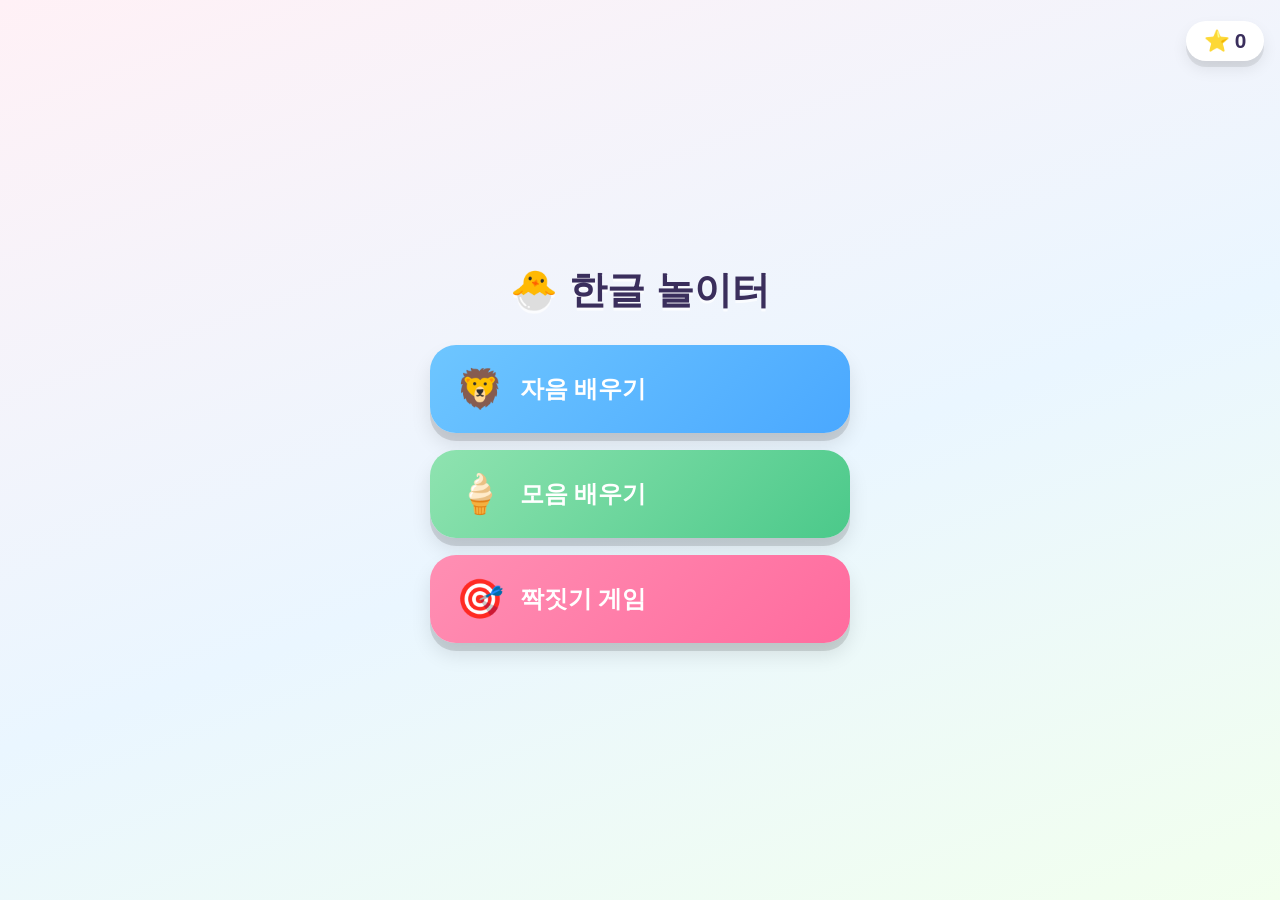
==== docs/index.html @ 41b5ac8e "Add standalone GitHub Pages build for the Hangul game docs/index.html inlines the same 한글 놀이터 game (" ====
<!doctype html>
<html lang="ko">
<head>
  <meta charset="utf-8">
  <meta name="viewport" content="width=device-width, initial-scale=1, maximum-scale=1, user-scalable=no">
  <title>한글 놀이터</title>
  <style>
    :root {
      --pink: #ff8fb3;
      --yellow: #ffd166;
      --sky: #6ec6ff;
      --mint: #8fe3b0;
      --purple: #b28dff;
      --ink: #3a2e5c;
      --card: #ffffff;
    }

    * { box-sizing: border-box; -webkit-tap-highlight-color: transparent; }

    html, body {
      margin: 0;
      height: 100%;
      overflow: hidden;
    }

    body {
      font-family: "Apple SD Gothic Neo", "Noto Sans KR", "Malgun Gothic", -apple-system, BlinkMacSystemFont, sans-serif;
      background: linear-gradient(160deg, #fff1f6 0%, #eaf6ff 55%, #f2ffee 100%);
      color: var(--ink);
      user-select: none;
      touch-action: manipulation;
    }

    button {
      font-family: inherit;
      border: none;
      cursor: pointer;
      -webkit-tap-highlight-color: transparent;
    }

    .screen {
      display: none;
      flex-direction: column;
      align-items: center;
      justify-content: center;
      min-height: 100vh;
      padding: 1.2rem;
      position: relative;
    }
    .screen.active { display: flex; }

    /* ---------- top bar ---------- */
    .topbar {
      position: fixed;
      top: 0; left: 0; right: 0;
      display: flex;
      align-items: center;
      justify-content: space-between;
      padding: 0.8rem 1rem;
      z-index: 20;
      pointer-events: none;
    }
    .topbar > * { pointer-events: auto; }

    .home-btn {
      width: 56px; height: 56px;
      border-radius: 50%;
      background: var(--card);
      box-shadow: 0 6px 0 rgba(0,0,0,0.08), 0 8px 16px rgba(0,0,0,0.08);
      font-size: 1.6rem;
      display: flex;
      align-items: center;
      justify-content: center;
    }
    .home-btn:active { transform: translateY(3px); box-shadow: 0 3px 0 rgba(0,0,0,0.08); }
    .home-btn.hidden { visibility: hidden; }

    .star-counter {
      background: var(--card);
      border-radius: 999px;
      padding: 0.5rem 1.1rem;
      font-size: 1.3rem;
      font-weight: 800;
      box-shadow: 0 6px 0 rgba(0,0,0,0.08), 0 8px 16px rgba(0,0,0,0.08);
      display: flex;
      align-items: center;
      gap: 0.3rem;
    }

    /* ---------- home screen ---------- */
    .title {
      font-size: 2.4rem;
      font-weight: 900;
      margin: 0.5rem 0 1.8rem;
      text-align: center;
      text-shadow: 0 3px 0 rgba(255,255,255,0.7);
    }

    .menu {
      display: flex;
      flex-direction: column;
      gap: 1.1rem;
      width: 100%;
      max-width: 420px;
    }

    .menu-btn {
      display: flex;
      align-items: center;
      gap: 1rem;
      padding: 1.3rem 1.6rem;
      border-radius: 26px;
      font-size: 1.5rem;
      font-weight: 800;
      color: white;
      box-shadow: 0 8px 0 rgba(0,0,0,0.12), 0 12px 20px rgba(0,0,0,0.1);
      transition: transform 0.08s;
    }
    .menu-btn:active { transform: translateY(6px); box-shadow: 0 2px 0 rgba(0,0,0,0.12); }
    .menu-btn .emoji { font-size: 2.4rem; }
    .menu-btn.consonant { background: linear-gradient(135deg, var(--sky), #4aa8ff); }
    .menu-btn.vowel { background: linear-gradient(135deg, var(--mint), #4bc98a); }
    .menu-btn.quiz { background: linear-gradient(135deg, var(--pink), #ff6b9e); }

    /* ---------- learn screen ---------- */
    .deck-label {
      font-size: 1.1rem;
      font-weight: 700;
      color: var(--ink);
      opacity: 0.6;
      margin-bottom: 0.4rem;
    }

    .card-stage {
      display: flex;
      align-items: center;
      gap: 0.8rem;
      width: 100%;
      justify-content: center;
    }

    .nav-arrow {
      width: 62px; height: 62px;
      border-radius: 50%;
      background: var(--card);
      font-size: 1.8rem;
      box-shadow: 0 6px 0 rgba(0,0,0,0.08), 0 8px 16px rgba(0,0,0,0.08);
      flex-shrink: 0;
    }
    .nav-arrow:active { transform: translateY(3px); box-shadow: 0 3px 0 rgba(0,0,0,0.08); }

    .letter-card {
      width: min(72vw, 300px);
      height: min(72vw, 300px);
      background: var(--card);
      border-radius: 40px;
      box-shadow: 0 10px 0 rgba(0,0,0,0.08), 0 16px 28px rgba(0,0,0,0.1);
      display: flex;
      flex-direction: column;
      align-items: center;
      justify-content: center;
      gap: 0.3rem;
      animation: pop-in 0.35s ease;
    }

    @keyframes pop-in {
      from { transform: scale(0.7); opacity: 0; }
      to { transform: scale(1); opacity: 1; }
    }

    .letter-glyph {
      font-size: 6.5rem;
      font-weight: 900;
      line-height: 1;
    }

    .letter-emoji { font-size: 3.2rem; }
    .letter-word { font-size: 1.6rem; font-weight: 800; }

    .speaker-btn {
      margin-top: 1.4rem;
      width: 80px; height: 80px;
      border-radius: 50%;
      background: linear-gradient(135deg, var(--yellow), #ffb648);
      font-size: 2.2rem;
      box-shadow: 0 8px 0 rgba(0,0,0,0.1), 0 10px 18px rgba(0,0,0,0.12);
    }
    .speaker-btn:active { transform: translateY(4px); box-shadow: 0 4px 0 rgba(0,0,0,0.1); }

    .dots {
      display: flex;
      flex-wrap: wrap;
      justify-content: center;
      gap: 0.4rem;
      max-width: 320px;
      margin-top: 1.5rem;
    }
    .dot {
      width: 12px; height: 12px;
      border-radius: 50%;
      background: rgba(58,46,92,0.2);
    }
    .dot.active { background: var(--purple); transform: scale(1.3); }

    /* ---------- quiz screen ---------- */
    .quiz-prompt {
      background: var(--card);
      border-radius: 32px;
      padding: 1.5rem 2rem;
      box-shadow: 0 8px 0 rgba(0,0,0,0.08), 0 12px 20px rgba(0,0,0,0.08);
      display: flex;
      flex-direction: column;
      align-items: center;
      gap: 0.3rem;
      margin-bottom: 2rem;
    }
    .quiz-emoji { font-size: 4rem; }
    .quiz-word { font-size: 1.5rem; font-weight: 800; }
    .quiz-hint { font-size: 1rem; opacity: 0.55; font-weight: 700; }

    .quiz-options {
      display: flex;
      gap: 1.1rem;
      flex-wrap: wrap;
      justify-content: center;
      max-width: 420px;
    }

    .option-btn {
      width: 110px; height: 110px;
      border-radius: 28px;
      background: var(--card);
      font-size: 3rem;
      font-weight: 900;
      box-shadow: 0 8px 0 rgba(0,0,0,0.08), 0 10px 18px rgba(0,0,0,0.1);
      color: var(--ink);
    }
    .option-btn:active { transform: translateY(4px); box-shadow: 0 4px 0 rgba(0,0,0,0.08); }

    .option-btn.correct {
      background: linear-gradient(135deg, var(--mint), #4bc98a);
      color: white;
      animation: bounce 0.5s ease;
    }
    .option-btn.wrong {
      animation: shake 0.4s ease;
      background: #ffdde0;
    }

    @keyframes bounce {
      0%, 100% { transform: scale(1); }
      40% { transform: scale(1.15); }
    }
    @keyframes shake {
      0%, 100% { transform: translateX(0); }
      25% { transform: translateX(-8px); }
      75% { transform: translateX(8px); }
    }

    .praise-banner {
      position: fixed;
      top: 42%;
      left: 50%;
      transform: translate(-50%, -50%) scale(0.5);
      font-size: 2.4rem;
      font-weight: 900;
      background: white;
      padding: 1rem 1.8rem;
      border-radius: 24px;
      box-shadow: 0 12px 24px rgba(0,0,0,0.15);
      opacity: 0;
      pointer-events: none;
      z-index: 30;
      transition: transform 0.25s ease, opacity 0.25s ease;
      text-align: center;
      white-space: nowrap;
    }
    .praise-banner.show {
      transform: translate(-50%, -50%) scale(1);
      opacity: 1;
    }

    #confetti-canvas {
      position: fixed;
      inset: 0;
      pointer-events: none;
      z-index: 25;
    }

    @media (max-width: 380px) {
      .title { font-size: 1.9rem; }
      .menu-btn { font-size: 1.25rem; padding: 1.1rem 1.3rem; }
      .letter-glyph { font-size: 5.2rem; }
    }
  </style>
</head>
<body>
  <div class="topbar">
    <button id="home-btn" class="home-btn hidden" aria-label="처음으로">🏠</button>
    <div class="star-counter">⭐ <span id="star-count">0</span></div>
  </div>

  <canvas id="confetti-canvas"></canvas>
  <div id="praise-banner" class="praise-banner"></div>

  <!-- 홈 화면 -->
  <section id="screen-home" class="screen active">
    <h1 class="title">🐣 한글 놀이터</h1>
    <div class="menu">
      <button id="menu-consonant" class="menu-btn consonant">
        <span class="emoji">🦁</span> 자음 배우기
      </button>
      <button id="menu-vowel" class="menu-btn vowel">
        <span class="emoji">🍦</span> 모음 배우기
      </button>
      <button id="menu-quiz" class="menu-btn quiz">
        <span class="emoji">🎯</span> 짝짓기 게임
      </button>
    </div>
  </section>

  <!-- 학습 화면 -->
  <section id="screen-learn" class="screen">
    <div class="deck-label" id="deck-label"></div>
    <div class="card-stage">
      <button id="prev-btn" class="nav-arrow" aria-label="이전 글자">◀</button>
      <div class="letter-card">
        <div class="letter-glyph" id="letter-glyph"></div>
        <div class="letter-emoji" id="letter-emoji"></div>
        <div class="letter-word" id="letter-word"></div>
      </div>
      <button id="next-btn" class="nav-arrow" aria-label="다음 글자">▶</button>
    </div>
    <button id="speaker-btn" class="speaker-btn" aria-label="소리 듣기">🔊</button>
    <div class="dots" id="dots"></div>
  </section>

  <!-- 퀴즈 화면 -->
  <section id="screen-quiz" class="screen">
    <div class="quiz-prompt">
      <div class="quiz-emoji" id="quiz-emoji"></div>
      <div class="quiz-word" id="quiz-word"></div>
      <div class="quiz-hint">어떤 글자로 시작할까요?</div>
    </div>
    <div class="quiz-options" id="quiz-options"></div>
  </section>

  <script>
    (() => {
      "use strict";

      // ------------------------------------------------------------- 데이터
      const CONSONANTS = [
        { char: "ㄱ", word: "기린", emoji: "🦒" },
        { char: "ㄴ", word: "나비", emoji: "🦋" },
        { char: "ㄷ", word: "다람쥐", emoji: "🐿️" },
        { char: "ㄹ", word: "로봇", emoji: "🤖" },
        { char: "ㅁ", word: "무지개", emoji: "🌈" },
        { char: "ㅂ", word: "바나나", emoji: "🍌" },
        { char: "ㅅ", word: "사자", emoji: "🦁" },
        { char: "ㅇ", word: "오리", emoji: "🦆" },
        { char: "ㅈ", word: "자동차", emoji: "🚗" },
        { char: "ㅊ", word: "치타", emoji: "🐆" },
        { char: "ㅋ", word: "코끼리", emoji: "🐘" },
        { char: "ㅌ", word: "토끼", emoji: "🐰" },
        { char: "ㅍ", word: "포도", emoji: "🍇" },
        { char: "ㅎ", word: "호랑이", emoji: "🐯" },
      ];

      const VOWELS = [
        { char: "ㅏ", word: "아이스크림", emoji: "🍦" },
        { char: "ㅑ", word: "야구공", emoji: "⚾" },
        { char: "ㅓ", word: "얼음", emoji: "🧊" },
        { char: "ㅕ", word: "여우", emoji: "🦊" },
        { char: "ㅗ", word: "오리", emoji: "🦆" },
        { char: "ㅛ", word: "요구르트", emoji: "🥛" },
        { char: "ㅜ", word: "우산", emoji: "☂️" },
        { char: "ㅠ", word: "유령", emoji: "👻" },
        { char: "ㅡ", word: "그네", emoji: "🎠" },
        { char: "ㅣ", word: "이빨", emoji: "🦷" },
      ];

      // ------------------------------------------------------------- 상태
      const state = {
        deck: [],
        index: 0,
        stars: Number(localStorage.getItem("hangul-stars") || 0),
        quizPool: [],
        quizTarget: null,
        quizLocked: false,
      };

      // ------------------------------------------------------------- 요소
      const screens = {
        home: document.getElementById("screen-home"),
        learn: document.getElementById("screen-learn"),
        quiz: document.getElementById("screen-quiz"),
      };
      const homeBtn = document.getElementById("home-btn");
      const starCountEl = document.getElementById("star-count");
      const deckLabel = document.getElementById("deck-label");
      const letterGlyph = document.getElementById("letter-glyph");
      const letterEmoji = document.getElementById("letter-emoji");
      const letterWord = document.getElementById("letter-word");
      const dotsEl = document.getElementById("dots");
      const quizEmoji = document.getElementById("quiz-emoji");
      const quizWord = document.getElementById("quiz-word");
      const quizOptions = document.getElementById("quiz-options");
      const praiseBanner = document.getElementById("praise-banner");
      const canvas = document.getElementById("confetti-canvas");
      const ctx = canvas.getContext("2d");

      function resizeCanvas() {
        canvas.width = window.innerWidth;
        canvas.height = window.innerHeight;
      }
      window.addEventListener("resize", resizeCanvas);
      resizeCanvas();

      // ------------------------------------------------------------- 음성
      let voices = [];
      function loadVoices() {
        voices = window.speechSynthesis ? window.speechSynthesis.getVoices() : [];
      }
      if (window.speechSynthesis) {
        loadVoices();
        window.speechSynthesis.onvoiceschanged = loadVoices;
      }

      function speak(text) {
        if (!window.speechSynthesis) return;
        window.speechSynthesis.cancel();
        const utter = new SpeechSynthesisUtterance(text);
        utter.lang = "ko-KR";
        const koVoice = voices.find((v) => v.lang && v.lang.startsWith("ko"));
        if (koVoice) utter.voice = koVoice;
        utter.rate = 0.85;
        utter.pitch = 1.15;
        window.speechSynthesis.speak(utter);
      }

      function speakLetter(item) {
        speak(`${item.char}! ${item.word}`);
      }

      // ------------------------------------------------------------- 사운드(성공 차임)
      let audioCtx = null;
      function playChime() {
        try {
          audioCtx = audioCtx || new (window.AudioContext || window.webkitAudioContext)();
          const notes = [523.25, 659.25, 783.99];
          notes.forEach((freq, i) => {
            const osc = audioCtx.createOscillator();
            const gain = audioCtx.createGain();
            osc.type = "sine";
            osc.frequency.value = freq;
            const start = audioCtx.currentTime + i * 0.12;
            gain.gain.setValueAtTime(0, start);
            gain.gain.linearRampToValueAtTime(0.25, start + 0.02);
            gain.gain.exponentialRampToValueAtTime(0.001, start + 0.35);
            osc.connect(gain).connect(audioCtx.destination);
            osc.start(start);
            osc.stop(start + 0.4);
          });
        } catch (e) {
          /* 오디오를 사용할 수 없는 환경은 조용히 넘어감 */
        }
      }

      // ------------------------------------------------------------- 별 카운터
      function addStars(n) {
        state.stars += n;
        localStorage.setItem("hangul-stars", String(state.stars));
        starCountEl.textContent = state.stars;
      }
      starCountEl.textContent = state.stars;

      // ------------------------------------------------------------- 화면 전환
      function showScreen(name) {
        Object.values(screens).forEach((s) => s.classList.remove("active"));
        screens[name].classList.add("active");
        homeBtn.classList.toggle("hidden", name === "home");
        if (window.speechSynthesis) window.speechSynthesis.cancel();
      }

      homeBtn.addEventListener("click", () => showScreen("home"));

      // ------------------------------------------------------------- 학습 화면
      function openLearn(deckName) {
        state.deck = deckName === "consonant" ? CONSONANTS : VOWELS;
        deckLabel.textContent = deckName === "consonant" ? "자음 배우기" : "모음 배우기";
        state.index = 0;
        renderDots();
        renderCard();
        showScreen("learn");
      }

      function renderDots() {
        dotsEl.innerHTML = "";
        state.deck.forEach((_, i) => {
          const d = document.createElement("span");
          d.className = "dot" + (i === state.index ? " active" : "");
          dotsEl.appendChild(d);
        });
      }

      function renderCard() {
        const item = state.deck[state.index];
        letterGlyph.textContent = item.char;
        letterEmoji.textContent = item.emoji;
        letterWord.textContent = item.word;
        [...dotsEl.children].forEach((d, i) => d.classList.toggle("active", i === state.index));
        speakLetter(item);
      }

      document.getElementById("prev-btn").addEventListener("click", () => {
        state.index = (state.index - 1 + state.deck.length) % state.deck.length;
        renderCard();
      });
      document.getElementById("next-btn").addEventListener("click", () => {
        state.index = (state.index + 1) % state.deck.length;
        renderCard();
      });
      document.getElementById("speaker-btn").addEventListener("click", () => {
        speakLetter(state.deck[state.index]);
      });

      // ------------------------------------------------------------- 퀴즈 화면
      function openQuiz() {
        state.quizPool = [...CONSONANTS, ...VOWELS];
        nextQuestion();
        showScreen("quiz");
      }

      function pickDistractors(target, count) {
        const others = state.quizPool.filter((it) => it.char !== target.char);
        const picked = [];
        while (picked.length < count && others.length) {
          const idx = Math.floor(Math.random() * others.length);
          picked.push(others.splice(idx, 1)[0]);
        }
        return picked;
      }

      function nextQuestion() {
        state.quizLocked = false;
        const target = state.quizPool[Math.floor(Math.random() * state.quizPool.length)];
        state.quizTarget = target;
        quizEmoji.textContent = target.emoji;
        quizWord.textContent = target.word;

        const options = [target, ...pickDistractors(target, 2)];
        for (let i = options.length - 1; i > 0; i--) {
          const j = Math.floor(Math.random() * (i + 1));
          [options[i], options[j]] = [options[j], options[i]];
        }

        quizOptions.innerHTML = "";
        options.forEach((opt) => {
          const btn = document.createElement("button");
          btn.className = "option-btn";
          btn.textContent = opt.char;
          btn.addEventListener("click", () => handleAnswer(btn, opt));
          quizOptions.appendChild(btn);
        });

        speak(`${target.word}! 어떤 글자로 시작할까요?`);
      }

      function handleAnswer(btn, opt) {
        if (state.quizLocked) return;
        if (opt.char === state.quizTarget.char) {
          state.quizLocked = true;
          btn.classList.add("correct");
          addStars(1);
          playChime();
          showPraise();
          speak(pickPraise());
          setTimeout(nextQuestion, 1400);
        } else {
          btn.classList.add("wrong");
          speak("다시 해볼까요?");
          setTimeout(() => btn.classList.remove("wrong"), 400);
        }
      }

      const PRAISES = ["잘했어요!", "최고예요!", "정답이에요!", "우와 대단해요!"];
      function pickPraise() {
        return PRAISES[Math.floor(Math.random() * PRAISES.length)];
      }

      function showPraise() {
        praiseBanner.textContent = "⭐ " + pickPraise();
        praiseBanner.classList.add("show");
        burstConfetti();
        setTimeout(() => praiseBanner.classList.remove("show"), 1100);
      }

      // ------------------------------------------------------------- 컨페티
      const CONFETTI_COLORS = ["#ff8fb3", "#ffd166", "#6ec6ff", "#8fe3b0", "#b28dff"];
      let particles = [];
      let rafId = null;

      function burstConfetti() {
        for (let i = 0; i < 60; i++) {
          particles.push({
            x: canvas.width / 2,
            y: canvas.height * 0.4,
            vx: (Math.random() - 0.5) * 12,
            vy: Math.random() * -10 - 4,
            size: Math.random() * 8 + 4,
            color: CONFETTI_COLORS[Math.floor(Math.random() * CONFETTI_COLORS.length)],
            rotation: Math.random() * Math.PI * 2,
            vr: (Math.random() - 0.5) * 0.3,
            life: 0,
          });
        }
        if (!rafId) animateConfetti();
      }

      function animateConfetti() {
        ctx.clearRect(0, 0, canvas.width, canvas.height);
        particles.forEach((p) => {
          p.vy += 0.35;
          p.x += p.vx;
          p.y += p.vy;
          p.rotation += p.vr;
          p.life += 1;
          ctx.save();
          ctx.translate(p.x, p.y);
          ctx.rotate(p.rotation);
          ctx.fillStyle = p.color;
          ctx.fillRect(-p.size / 2, -p.size / 2, p.size, p.size * 0.6);
          ctx.restore();
        });
        particles = particles.filter((p) => p.life < 120 && p.y < canvas.height + 40);
        if (particles.length) {
          rafId = requestAnimationFrame(animateConfetti);
        } else {
          rafId = null;
          ctx.clearRect(0, 0, canvas.width, canvas.height);
        }
      }

      // ------------------------------------------------------------- 메뉴 버튼
      document.getElementById("menu-consonant").addEventListener("click", () => openLearn("consonant"));
      document.getElementById("menu-vowel").addEventListener("click", () => openLearn("vowel"));
      document.getElementById("menu-quiz").addEventListener("click", openQuiz);

      showScreen("home");
    })();
  </script>
</body>
</html>
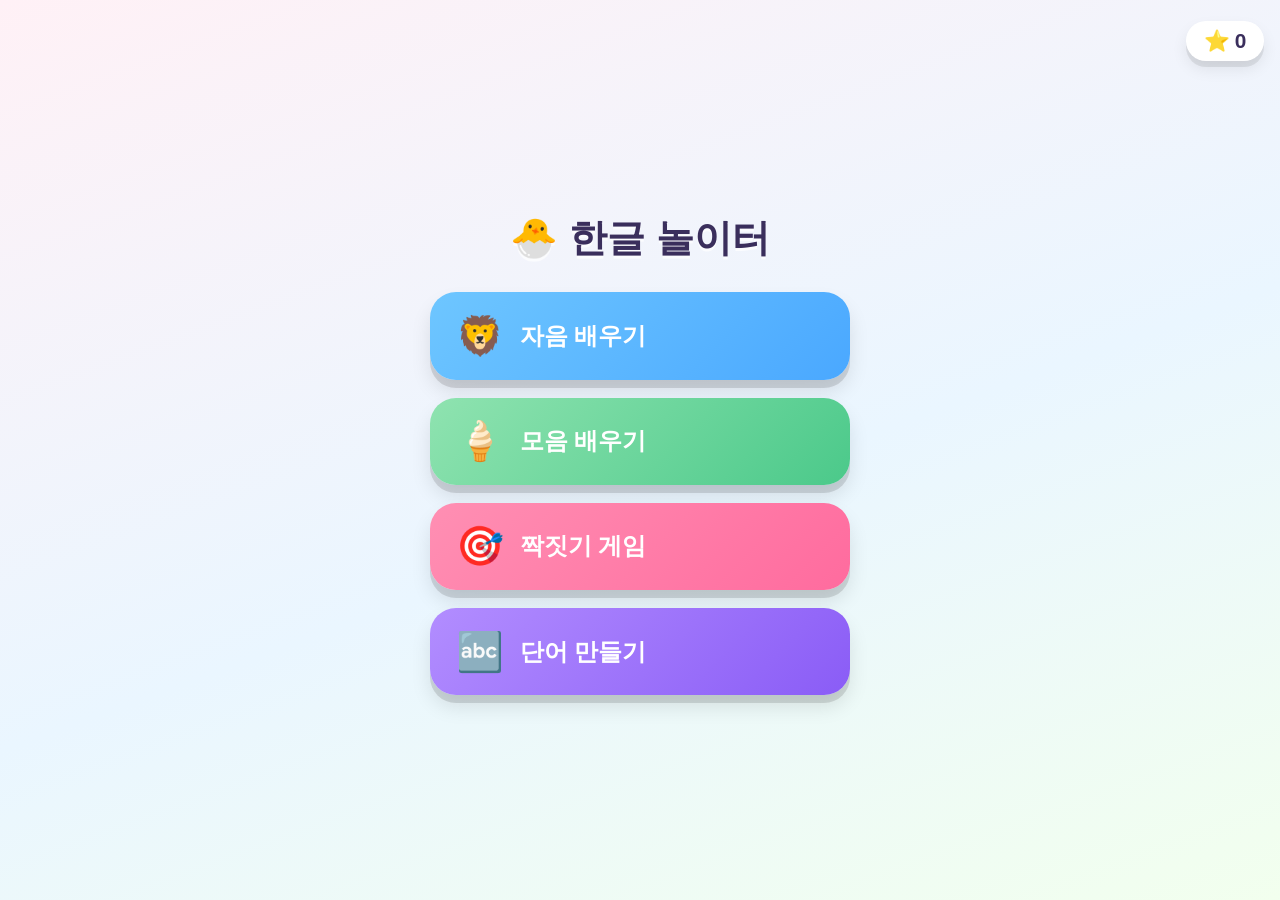
==== commit de0f4e8c: "Add level-1 word-building quiz to Hangul game Adds a 🔤 단어 만들기 mode: the child picks a consonant then" ====
--- a/docs/index.html
+++ b/docs/index.html
@@ -5,293 +5,349 @@
   <meta name="viewport" content="width=device-width, initial-scale=1, maximum-scale=1, user-scalable=no">
   <title>한글 놀이터</title>
   <style>
-    :root {
-      --pink: #ff8fb3;
-      --yellow: #ffd166;
-      --sky: #6ec6ff;
-      --mint: #8fe3b0;
-      --purple: #b28dff;
-      --ink: #3a2e5c;
-      --card: #ffffff;
-    }
-
-    * { box-sizing: border-box; -webkit-tap-highlight-color: transparent; }
-
-    html, body {
-      margin: 0;
-      height: 100%;
-      overflow: hidden;
-    }
-
-    body {
-      font-family: "Apple SD Gothic Neo", "Noto Sans KR", "Malgun Gothic", -apple-system, BlinkMacSystemFont, sans-serif;
-      background: linear-gradient(160deg, #fff1f6 0%, #eaf6ff 55%, #f2ffee 100%);
-      color: var(--ink);
-      user-select: none;
-      touch-action: manipulation;
-    }
-
-    button {
-      font-family: inherit;
-      border: none;
-      cursor: pointer;
-      -webkit-tap-highlight-color: transparent;
-    }
-
-    .screen {
-      display: none;
-      flex-direction: column;
-      align-items: center;
-      justify-content: center;
-      min-height: 100vh;
-      padding: 1.2rem;
-      position: relative;
-    }
-    .screen.active { display: flex; }
-
-    /* ---------- top bar ---------- */
-    .topbar {
-      position: fixed;
-      top: 0; left: 0; right: 0;
-      display: flex;
-      align-items: center;
-      justify-content: space-between;
-      padding: 0.8rem 1rem;
-      z-index: 20;
-      pointer-events: none;
-    }
-    .topbar > * { pointer-events: auto; }
-
-    .home-btn {
-      width: 56px; height: 56px;
-      border-radius: 50%;
-      background: var(--card);
-      box-shadow: 0 6px 0 rgba(0,0,0,0.08), 0 8px 16px rgba(0,0,0,0.08);
-      font-size: 1.6rem;
-      display: flex;
-      align-items: center;
-      justify-content: center;
-    }
-    .home-btn:active { transform: translateY(3px); box-shadow: 0 3px 0 rgba(0,0,0,0.08); }
-    .home-btn.hidden { visibility: hidden; }
-
-    .star-counter {
-      background: var(--card);
-      border-radius: 999px;
-      padding: 0.5rem 1.1rem;
-      font-size: 1.3rem;
-      font-weight: 800;
-      box-shadow: 0 6px 0 rgba(0,0,0,0.08), 0 8px 16px rgba(0,0,0,0.08);
-      display: flex;
-      align-items: center;
-      gap: 0.3rem;
-    }
-
-    /* ---------- home screen ---------- */
-    .title {
-      font-size: 2.4rem;
-      font-weight: 900;
-      margin: 0.5rem 0 1.8rem;
-      text-align: center;
-      text-shadow: 0 3px 0 rgba(255,255,255,0.7);
-    }
-
-    .menu {
-      display: flex;
-      flex-direction: column;
-      gap: 1.1rem;
-      width: 100%;
-      max-width: 420px;
-    }
-
-    .menu-btn {
-      display: flex;
-      align-items: center;
-      gap: 1rem;
-      padding: 1.3rem 1.6rem;
-      border-radius: 26px;
-      font-size: 1.5rem;
-      font-weight: 800;
-      color: white;
-      box-shadow: 0 8px 0 rgba(0,0,0,0.12), 0 12px 20px rgba(0,0,0,0.1);
-      transition: transform 0.08s;
-    }
-    .menu-btn:active { transform: translateY(6px); box-shadow: 0 2px 0 rgba(0,0,0,0.12); }
-    .menu-btn .emoji { font-size: 2.4rem; }
-    .menu-btn.consonant { background: linear-gradient(135deg, var(--sky), #4aa8ff); }
-    .menu-btn.vowel { background: linear-gradient(135deg, var(--mint), #4bc98a); }
-    .menu-btn.quiz { background: linear-gradient(135deg, var(--pink), #ff6b9e); }
-
-    /* ---------- learn screen ---------- */
-    .deck-label {
-      font-size: 1.1rem;
-      font-weight: 700;
-      color: var(--ink);
-      opacity: 0.6;
-      margin-bottom: 0.4rem;
-    }
-
-    .card-stage {
-      display: flex;
-      align-items: center;
-      gap: 0.8rem;
-      width: 100%;
-      justify-content: center;
-    }
-
-    .nav-arrow {
-      width: 62px; height: 62px;
-      border-radius: 50%;
-      background: var(--card);
-      font-size: 1.8rem;
-      box-shadow: 0 6px 0 rgba(0,0,0,0.08), 0 8px 16px rgba(0,0,0,0.08);
-      flex-shrink: 0;
-    }
-    .nav-arrow:active { transform: translateY(3px); box-shadow: 0 3px 0 rgba(0,0,0,0.08); }
-
-    .letter-card {
-      width: min(72vw, 300px);
-      height: min(72vw, 300px);
-      background: var(--card);
-      border-radius: 40px;
-      box-shadow: 0 10px 0 rgba(0,0,0,0.08), 0 16px 28px rgba(0,0,0,0.1);
-      display: flex;
-      flex-direction: column;
-      align-items: center;
-      justify-content: center;
-      gap: 0.3rem;
-      animation: pop-in 0.35s ease;
-    }
-
-    @keyframes pop-in {
-      from { transform: scale(0.7); opacity: 0; }
-      to { transform: scale(1); opacity: 1; }
-    }
-
-    .letter-glyph {
-      font-size: 6.5rem;
-      font-weight: 900;
-      line-height: 1;
-    }
-
-    .letter-emoji { font-size: 3.2rem; }
-    .letter-word { font-size: 1.6rem; font-weight: 800; }
-
-    .speaker-btn {
-      margin-top: 1.4rem;
-      width: 80px; height: 80px;
-      border-radius: 50%;
-      background: linear-gradient(135deg, var(--yellow), #ffb648);
-      font-size: 2.2rem;
-      box-shadow: 0 8px 0 rgba(0,0,0,0.1), 0 10px 18px rgba(0,0,0,0.12);
-    }
-    .speaker-btn:active { transform: translateY(4px); box-shadow: 0 4px 0 rgba(0,0,0,0.1); }
-
-    .dots {
-      display: flex;
-      flex-wrap: wrap;
-      justify-content: center;
-      gap: 0.4rem;
-      max-width: 320px;
-      margin-top: 1.5rem;
-    }
-    .dot {
-      width: 12px; height: 12px;
-      border-radius: 50%;
-      background: rgba(58,46,92,0.2);
-    }
-    .dot.active { background: var(--purple); transform: scale(1.3); }
-
-    /* ---------- quiz screen ---------- */
-    .quiz-prompt {
-      background: var(--card);
-      border-radius: 32px;
-      padding: 1.5rem 2rem;
-      box-shadow: 0 8px 0 rgba(0,0,0,0.08), 0 12px 20px rgba(0,0,0,0.08);
-      display: flex;
-      flex-direction: column;
-      align-items: center;
-      gap: 0.3rem;
-      margin-bottom: 2rem;
-    }
-    .quiz-emoji { font-size: 4rem; }
-    .quiz-word { font-size: 1.5rem; font-weight: 800; }
-    .quiz-hint { font-size: 1rem; opacity: 0.55; font-weight: 700; }
-
-    .quiz-options {
-      display: flex;
-      gap: 1.1rem;
-      flex-wrap: wrap;
-      justify-content: center;
-      max-width: 420px;
-    }
-
-    .option-btn {
-      width: 110px; height: 110px;
-      border-radius: 28px;
-      background: var(--card);
-      font-size: 3rem;
-      font-weight: 900;
-      box-shadow: 0 8px 0 rgba(0,0,0,0.08), 0 10px 18px rgba(0,0,0,0.1);
-      color: var(--ink);
-    }
-    .option-btn:active { transform: translateY(4px); box-shadow: 0 4px 0 rgba(0,0,0,0.08); }
-
-    .option-btn.correct {
-      background: linear-gradient(135deg, var(--mint), #4bc98a);
-      color: white;
-      animation: bounce 0.5s ease;
-    }
-    .option-btn.wrong {
-      animation: shake 0.4s ease;
-      background: #ffdde0;
-    }
-
-    @keyframes bounce {
-      0%, 100% { transform: scale(1); }
-      40% { transform: scale(1.15); }
-    }
-    @keyframes shake {
-      0%, 100% { transform: translateX(0); }
-      25% { transform: translateX(-8px); }
-      75% { transform: translateX(8px); }
-    }
-
-    .praise-banner {
-      position: fixed;
-      top: 42%;
-      left: 50%;
-      transform: translate(-50%, -50%) scale(0.5);
-      font-size: 2.4rem;
-      font-weight: 900;
-      background: white;
-      padding: 1rem 1.8rem;
-      border-radius: 24px;
-      box-shadow: 0 12px 24px rgba(0,0,0,0.15);
-      opacity: 0;
-      pointer-events: none;
-      z-index: 30;
-      transition: transform 0.25s ease, opacity 0.25s ease;
-      text-align: center;
-      white-space: nowrap;
-    }
-    .praise-banner.show {
-      transform: translate(-50%, -50%) scale(1);
-      opacity: 1;
-    }
-
-    #confetti-canvas {
-      position: fixed;
-      inset: 0;
-      pointer-events: none;
-      z-index: 25;
-    }
-
-    @media (max-width: 380px) {
-      .title { font-size: 1.9rem; }
-      .menu-btn { font-size: 1.25rem; padding: 1.1rem 1.3rem; }
-      .letter-glyph { font-size: 5.2rem; }
-    }
+:root {
+  --pink: #ff8fb3;
+  --yellow: #ffd166;
+  --sky: #6ec6ff;
+  --mint: #8fe3b0;
+  --purple: #b28dff;
+  --ink: #3a2e5c;
+  --card: #ffffff;
+}
+
+* { box-sizing: border-box; -webkit-tap-highlight-color: transparent; }
+
+html, body {
+  margin: 0;
+  height: 100%;
+  overflow: hidden;
+}
+
+body {
+  font-family: "Apple SD Gothic Neo", "Noto Sans KR", "Malgun Gothic", -apple-system, BlinkMacSystemFont, sans-serif;
+  background: linear-gradient(160deg, #fff1f6 0%, #eaf6ff 55%, #f2ffee 100%);
+  color: var(--ink);
+  user-select: none;
+  touch-action: manipulation;
+}
+
+button {
+  font-family: inherit;
+  border: none;
+  cursor: pointer;
+  -webkit-tap-highlight-color: transparent;
+}
+
+.screen {
+  display: none;
+  flex-direction: column;
+  align-items: center;
+  justify-content: center;
+  min-height: 100vh;
+  padding: 1.2rem;
+  position: relative;
+}
+.screen.active { display: flex; }
+
+/* ---------- top bar ---------- */
+.topbar {
+  position: fixed;
+  top: 0; left: 0; right: 0;
+  display: flex;
+  align-items: center;
+  justify-content: space-between;
+  padding: 0.8rem 1rem;
+  z-index: 20;
+  pointer-events: none;
+}
+.topbar > * { pointer-events: auto; }
+
+.home-btn {
+  width: 56px; height: 56px;
+  border-radius: 50%;
+  background: var(--card);
+  box-shadow: 0 6px 0 rgba(0,0,0,0.08), 0 8px 16px rgba(0,0,0,0.08);
+  font-size: 1.6rem;
+  display: flex;
+  align-items: center;
+  justify-content: center;
+}
+.home-btn:active { transform: translateY(3px); box-shadow: 0 3px 0 rgba(0,0,0,0.08); }
+.home-btn.hidden { visibility: hidden; }
+
+.star-counter {
+  background: var(--card);
+  border-radius: 999px;
+  padding: 0.5rem 1.1rem;
+  font-size: 1.3rem;
+  font-weight: 800;
+  box-shadow: 0 6px 0 rgba(0,0,0,0.08), 0 8px 16px rgba(0,0,0,0.08);
+  display: flex;
+  align-items: center;
+  gap: 0.3rem;
+}
+
+/* ---------- home screen ---------- */
+.title {
+  font-size: 2.4rem;
+  font-weight: 900;
+  margin: 0.5rem 0 1.8rem;
+  text-align: center;
+  text-shadow: 0 3px 0 rgba(255,255,255,0.7);
+}
+
+.menu {
+  display: flex;
+  flex-direction: column;
+  gap: 1.1rem;
+  width: 100%;
+  max-width: 420px;
+}
+
+.menu-btn {
+  display: flex;
+  align-items: center;
+  gap: 1rem;
+  padding: 1.3rem 1.6rem;
+  border-radius: 26px;
+  font-size: 1.5rem;
+  font-weight: 800;
+  color: white;
+  box-shadow: 0 8px 0 rgba(0,0,0,0.12), 0 12px 20px rgba(0,0,0,0.1);
+  transition: transform 0.08s;
+}
+.menu-btn:active { transform: translateY(6px); box-shadow: 0 2px 0 rgba(0,0,0,0.12); }
+.menu-btn .emoji { font-size: 2.4rem; }
+.menu-btn.consonant { background: linear-gradient(135deg, var(--sky), #4aa8ff); }
+.menu-btn.vowel { background: linear-gradient(135deg, var(--mint), #4bc98a); }
+.menu-btn.quiz { background: linear-gradient(135deg, var(--pink), #ff6b9e); }
+.menu-btn.word { background: linear-gradient(135deg, var(--purple), #8a5cf6); }
+
+/* ---------- learn screen ---------- */
+.deck-label {
+  font-size: 1.1rem;
+  font-weight: 700;
+  color: var(--ink);
+  opacity: 0.6;
+  margin-bottom: 0.4rem;
+}
+
+.card-stage {
+  display: flex;
+  align-items: center;
+  gap: 0.8rem;
+  width: 100%;
+  justify-content: center;
+}
+
+.nav-arrow {
+  width: 62px; height: 62px;
+  border-radius: 50%;
+  background: var(--card);
+  font-size: 1.8rem;
+  box-shadow: 0 6px 0 rgba(0,0,0,0.08), 0 8px 16px rgba(0,0,0,0.08);
+  flex-shrink: 0;
+}
+.nav-arrow:active { transform: translateY(3px); box-shadow: 0 3px 0 rgba(0,0,0,0.08); }
+
+.letter-card {
+  width: min(72vw, 300px);
+  height: min(72vw, 300px);
+  background: var(--card);
+  border-radius: 40px;
+  box-shadow: 0 10px 0 rgba(0,0,0,0.08), 0 16px 28px rgba(0,0,0,0.1);
+  display: flex;
+  flex-direction: column;
+  align-items: center;
+  justify-content: center;
+  gap: 0.3rem;
+  animation: pop-in 0.35s ease;
+}
+
+@keyframes pop-in {
+  from { transform: scale(0.7); opacity: 0; }
+  to { transform: scale(1); opacity: 1; }
+}
+
+.letter-glyph {
+  font-size: 6.5rem;
+  font-weight: 900;
+  line-height: 1;
+}
+
+.letter-emoji { font-size: 3.2rem; }
+.letter-word { font-size: 1.6rem; font-weight: 800; }
+
+.speaker-btn {
+  margin-top: 1.4rem;
+  width: 80px; height: 80px;
+  border-radius: 50%;
+  background: linear-gradient(135deg, var(--yellow), #ffb648);
+  font-size: 2.2rem;
+  box-shadow: 0 8px 0 rgba(0,0,0,0.1), 0 10px 18px rgba(0,0,0,0.12);
+}
+.speaker-btn:active { transform: translateY(4px); box-shadow: 0 4px 0 rgba(0,0,0,0.1); }
+
+.dots {
+  display: flex;
+  flex-wrap: wrap;
+  justify-content: center;
+  gap: 0.4rem;
+  max-width: 320px;
+  margin-top: 1.5rem;
+}
+.dot {
+  width: 12px; height: 12px;
+  border-radius: 50%;
+  background: rgba(58,46,92,0.2);
+}
+.dot.active { background: var(--purple); transform: scale(1.3); }
+
+/* ---------- quiz screen ---------- */
+.quiz-prompt {
+  background: var(--card);
+  border-radius: 32px;
+  padding: 1.5rem 2rem;
+  box-shadow: 0 8px 0 rgba(0,0,0,0.08), 0 12px 20px rgba(0,0,0,0.08);
+  display: flex;
+  flex-direction: column;
+  align-items: center;
+  gap: 0.3rem;
+  margin-bottom: 2rem;
+}
+.quiz-emoji { font-size: 4rem; }
+.quiz-word { font-size: 1.5rem; font-weight: 800; }
+.quiz-hint { font-size: 1rem; opacity: 0.55; font-weight: 700; }
+
+.quiz-options {
+  display: flex;
+  gap: 1.1rem;
+  flex-wrap: wrap;
+  justify-content: center;
+  max-width: 420px;
+}
+
+.option-btn {
+  width: 110px; height: 110px;
+  border-radius: 28px;
+  background: var(--card);
+  font-size: 3rem;
+  font-weight: 900;
+  box-shadow: 0 8px 0 rgba(0,0,0,0.08), 0 10px 18px rgba(0,0,0,0.1);
+  color: var(--ink);
+}
+.option-btn:active { transform: translateY(4px); box-shadow: 0 4px 0 rgba(0,0,0,0.08); }
+
+.option-btn.correct {
+  background: linear-gradient(135deg, var(--mint), #4bc98a);
+  color: white;
+  animation: bounce 0.5s ease;
+}
+.option-btn.wrong {
+  animation: shake 0.4s ease;
+  background: #ffdde0;
+}
+
+@keyframes bounce {
+  0%, 100% { transform: scale(1); }
+  40% { transform: scale(1.15); }
+}
+@keyframes shake {
+  0%, 100% { transform: translateX(0); }
+  25% { transform: translateX(-8px); }
+  75% { transform: translateX(8px); }
+}
+
+.praise-banner {
+  position: fixed;
+  top: 42%;
+  left: 50%;
+  transform: translate(-50%, -50%) scale(0.5);
+  font-size: 2.4rem;
+  font-weight: 900;
+  background: white;
+  padding: 1rem 1.8rem;
+  border-radius: 24px;
+  box-shadow: 0 12px 24px rgba(0,0,0,0.15);
+  opacity: 0;
+  pointer-events: none;
+  z-index: 30;
+  transition: transform 0.25s ease, opacity 0.25s ease;
+  text-align: center;
+  white-space: nowrap;
+}
+.praise-banner.show {
+  transform: translate(-50%, -50%) scale(1);
+  opacity: 1;
+}
+
+#confetti-canvas {
+  position: fixed;
+  inset: 0;
+  pointer-events: none;
+  z-index: 25;
+}
+
+/* ---------- word-building screen ---------- */
+.word-target {
+  display: flex;
+  align-items: center;
+  gap: 0.7rem;
+  margin-bottom: 1.6rem;
+}
+.word-target-emoji { font-size: 4.2rem; }
+
+.word-result {
+  font-size: 2.4rem;
+  font-weight: 900;
+  min-height: 1.4em;
+  color: var(--purple);
+}
+
+.syllable-boxes {
+  display: flex;
+  gap: 0.8rem;
+  margin-bottom: 2rem;
+}
+
+.syllable-box {
+  width: 84px;
+  height: 84px;
+  border-radius: 24px;
+  background: var(--card);
+  border: 3px dashed rgba(58,46,92,0.25);
+  display: flex;
+  align-items: center;
+  justify-content: center;
+  font-size: 2.6rem;
+  font-weight: 900;
+  color: var(--ink);
+  transition: transform 0.15s ease;
+}
+.syllable-box.filled {
+  border: 3px solid transparent;
+  box-shadow: 0 6px 0 rgba(0,0,0,0.08), 0 8px 14px rgba(0,0,0,0.08);
+  animation: pop-in 0.25s ease;
+}
+.syllable-box.complete {
+  background: linear-gradient(135deg, var(--mint), #4bc98a);
+  color: white;
+}
+
+.word-step-hint {
+  font-size: 1.05rem;
+  font-weight: 700;
+  opacity: 0.55;
+  margin-bottom: 1rem;
+}
+
+@media (max-width: 380px) {
+  .title { font-size: 1.9rem; }
+  .menu-btn { font-size: 1.25rem; padding: 1.1rem 1.3rem; }
+  .letter-glyph { font-size: 5.2rem; }
+  .syllable-box { width: 68px; height: 68px; font-size: 2.1rem; }
+}
+
   </style>
 </head>
 <body>
@@ -315,6 +371,9 @@
       </button>
       <button id="menu-quiz" class="menu-btn quiz">
         <span class="emoji">🎯</span> 짝짓기 게임
+      </button>
+      <button id="menu-word" class="menu-btn word">
+        <span class="emoji">🔤</span> 단어 만들기
       </button>
     </div>
   </section>
@@ -345,310 +404,502 @@
     <div class="quiz-options" id="quiz-options"></div>
   </section>
 
+  <!-- 단어 만들기 화면 -->
+  <section id="screen-word" class="screen">
+    <div class="word-target">
+      <span class="word-target-emoji" id="word-target-emoji"></span>
+      <button id="word-speaker-btn" class="speaker-btn" aria-label="소리 듣기" style="margin-top:0;">🔊</button>
+    </div>
+    <div class="syllable-boxes" id="syllable-boxes"></div>
+    <div class="word-result" id="word-result"></div>
+    <div class="word-step-hint" id="word-step-hint"></div>
+    <div class="quiz-options" id="word-options"></div>
+  </section>
+
   <script>
-    (() => {
-      "use strict";
-
-      // ------------------------------------------------------------- 데이터
-      const CONSONANTS = [
-        { char: "ㄱ", word: "기린", emoji: "🦒" },
-        { char: "ㄴ", word: "나비", emoji: "🦋" },
-        { char: "ㄷ", word: "다람쥐", emoji: "🐿️" },
-        { char: "ㄹ", word: "로봇", emoji: "🤖" },
-        { char: "ㅁ", word: "무지개", emoji: "🌈" },
-        { char: "ㅂ", word: "바나나", emoji: "🍌" },
-        { char: "ㅅ", word: "사자", emoji: "🦁" },
-        { char: "ㅇ", word: "오리", emoji: "🦆" },
-        { char: "ㅈ", word: "자동차", emoji: "🚗" },
-        { char: "ㅊ", word: "치타", emoji: "🐆" },
-        { char: "ㅋ", word: "코끼리", emoji: "🐘" },
-        { char: "ㅌ", word: "토끼", emoji: "🐰" },
-        { char: "ㅍ", word: "포도", emoji: "🍇" },
-        { char: "ㅎ", word: "호랑이", emoji: "🐯" },
-      ];
-
-      const VOWELS = [
-        { char: "ㅏ", word: "아이스크림", emoji: "🍦" },
-        { char: "ㅑ", word: "야구공", emoji: "⚾" },
-        { char: "ㅓ", word: "얼음", emoji: "🧊" },
-        { char: "ㅕ", word: "여우", emoji: "🦊" },
-        { char: "ㅗ", word: "오리", emoji: "🦆" },
-        { char: "ㅛ", word: "요구르트", emoji: "🥛" },
-        { char: "ㅜ", word: "우산", emoji: "☂️" },
-        { char: "ㅠ", word: "유령", emoji: "👻" },
-        { char: "ㅡ", word: "그네", emoji: "🎠" },
-        { char: "ㅣ", word: "이빨", emoji: "🦷" },
-      ];
-
-      // ------------------------------------------------------------- 상태
-      const state = {
-        deck: [],
-        index: 0,
-        stars: Number(localStorage.getItem("hangul-stars") || 0),
-        quizPool: [],
-        quizTarget: null,
-        quizLocked: false,
-      };
-
-      // ------------------------------------------------------------- 요소
-      const screens = {
-        home: document.getElementById("screen-home"),
-        learn: document.getElementById("screen-learn"),
-        quiz: document.getElementById("screen-quiz"),
-      };
-      const homeBtn = document.getElementById("home-btn");
-      const starCountEl = document.getElementById("star-count");
-      const deckLabel = document.getElementById("deck-label");
-      const letterGlyph = document.getElementById("letter-glyph");
-      const letterEmoji = document.getElementById("letter-emoji");
-      const letterWord = document.getElementById("letter-word");
-      const dotsEl = document.getElementById("dots");
-      const quizEmoji = document.getElementById("quiz-emoji");
-      const quizWord = document.getElementById("quiz-word");
-      const quizOptions = document.getElementById("quiz-options");
-      const praiseBanner = document.getElementById("praise-banner");
-      const canvas = document.getElementById("confetti-canvas");
-      const ctx = canvas.getContext("2d");
-
-      function resizeCanvas() {
-        canvas.width = window.innerWidth;
-        canvas.height = window.innerHeight;
+(() => {
+  "use strict";
+
+  // ------------------------------------------------------------- 데이터
+  const CONSONANTS = [
+    { char: "ㄱ", word: "기린", emoji: "🦒" },
+    { char: "ㄴ", word: "나비", emoji: "🦋" },
+    { char: "ㄷ", word: "다람쥐", emoji: "🐿️" },
+    { char: "ㄹ", word: "로봇", emoji: "🤖" },
+    { char: "ㅁ", word: "무지개", emoji: "🌈" },
+    { char: "ㅂ", word: "바나나", emoji: "🍌" },
+    { char: "ㅅ", word: "사자", emoji: "🦁" },
+    { char: "ㅇ", word: "오리", emoji: "🦆" },
+    { char: "ㅈ", word: "자동차", emoji: "🚗" },
+    { char: "ㅊ", word: "치타", emoji: "🐆" },
+    { char: "ㅋ", word: "코끼리", emoji: "🐘" },
+    { char: "ㅌ", word: "토끼", emoji: "🐰" },
+    { char: "ㅍ", word: "포도", emoji: "🍇" },
+    { char: "ㅎ", word: "호랑이", emoji: "🐯" },
+  ];
+
+  const VOWELS = [
+    { char: "ㅏ", word: "아이스크림", emoji: "🍦" },
+    { char: "ㅑ", word: "야구공", emoji: "⚾" },
+    { char: "ㅓ", word: "얼음", emoji: "🧊" },
+    { char: "ㅕ", word: "여우", emoji: "🦊" },
+    { char: "ㅗ", word: "오리", emoji: "🦆" },
+    { char: "ㅛ", word: "요구르트", emoji: "🥛" },
+    { char: "ㅜ", word: "우산", emoji: "☂️" },
+    { char: "ㅠ", word: "유령", emoji: "👻" },
+    { char: "ㅡ", word: "그네", emoji: "🎠" },
+    { char: "ㅣ", word: "이빨", emoji: "🦷" },
+  ];
+
+  // ------------------------------------------------------------- 단어 만들기 (레벨 1)
+  // 레벨 1: 받침 없이, 기본 자음 14개 + 기본 모음 10개로만 이루어진 2글자 낱말
+  const WORDS_LEVEL1 = [
+    { word: "나비", emoji: "🦋" },
+    { word: "거미", emoji: "🕷️" },
+    { word: "다리", emoji: "🦵" },
+    { word: "모자", emoji: "🧢" },
+    { word: "바지", emoji: "👖" },
+    { word: "버스", emoji: "🚌" },
+    { word: "비누", emoji: "🧼" },
+    { word: "사자", emoji: "🦁" },
+    { word: "아기", emoji: "👶" },
+    { word: "오리", emoji: "🦆" },
+    { word: "우유", emoji: "🥛" },
+    { word: "가지", emoji: "🍆" },
+    { word: "기차", emoji: "🚂" },
+    { word: "포도", emoji: "🍇" },
+    { word: "포크", emoji: "🍴" },
+    { word: "하마", emoji: "🦛" },
+    { word: "고추", emoji: "🌶️" },
+  ];
+
+  // 유니코드 한글 음절 = (초성 * 21 + 중성) * 28 + 종성 + 0xAC00 규칙을 이용한 조합/분해
+  const FULL_CHO = ["ㄱ", "ㄲ", "ㄴ", "ㄷ", "ㄸ", "ㄹ", "ㅁ", "ㅂ", "ㅃ", "ㅅ", "ㅆ", "ㅇ", "ㅈ", "ㅉ", "ㅊ", "ㅋ", "ㅌ", "ㅍ", "ㅎ"];
+  const FULL_JUNG = ["ㅏ", "ㅐ", "ㅑ", "ㅒ", "ㅓ", "ㅔ", "ㅕ", "ㅖ", "ㅗ", "ㅘ", "ㅙ", "ㅚ", "ㅛ", "ㅜ", "ㅝ", "ㅞ", "ㅟ", "ㅠ", "ㅡ", "ㅢ", "ㅣ"];
+  const FULL_JONG = ["", "ㄱ", "ㄲ", "ㄳ", "ㄴ", "ㄵ", "ㄶ", "ㄷ", "ㄹ", "ㄺ", "ㄻ", "ㄼ", "ㄽ", "ㄾ", "ㄿ", "ㅀ", "ㅁ", "ㅂ", "ㅄ", "ㅅ", "ㅆ", "ㅇ", "ㅈ", "ㅊ", "ㅋ", "ㅌ", "ㅍ", "ㅎ"];
+
+  function decomposeSyllable(ch) {
+    const code = ch.codePointAt(0) - 0xac00;
+    const cho = Math.floor(code / (21 * 28));
+    const jung = Math.floor((code % (21 * 28)) / 28);
+    const jong = code % 28;
+    return { cho: FULL_CHO[cho], jung: FULL_JUNG[jung], jong: FULL_JONG[jong] };
+  }
+
+  function composeSyllable(cho, jung, jong = "") {
+    const choIdx = FULL_CHO.indexOf(cho);
+    const jungIdx = FULL_JUNG.indexOf(jung);
+    const jongIdx = FULL_JONG.indexOf(jong);
+    const code = 0xac00 + (choIdx * 21 + jungIdx) * 28 + jongIdx;
+    return String.fromCodePoint(code);
+  }
+
+  // ------------------------------------------------------------- 상태
+  const state = {
+    deck: [],
+    index: 0,
+    stars: Number(localStorage.getItem("hangul-stars") || 0),
+    quizPool: [],
+    quizTarget: null,
+    quizLocked: false,
+    wordTarget: null,
+    wordSyllables: [],
+    wordStep: 0,
+    wordLocked: false,
+    lastWordIndex: -1,
+  };
+
+  // ------------------------------------------------------------- 요소
+  const screens = {
+    home: document.getElementById("screen-home"),
+    learn: document.getElementById("screen-learn"),
+    quiz: document.getElementById("screen-quiz"),
+    word: document.getElementById("screen-word"),
+  };
+  const homeBtn = document.getElementById("home-btn");
+  const starCountEl = document.getElementById("star-count");
+  const deckLabel = document.getElementById("deck-label");
+  const letterGlyph = document.getElementById("letter-glyph");
+  const letterEmoji = document.getElementById("letter-emoji");
+  const letterWord = document.getElementById("letter-word");
+  const dotsEl = document.getElementById("dots");
+  const quizEmoji = document.getElementById("quiz-emoji");
+  const quizWord = document.getElementById("quiz-word");
+  const quizOptions = document.getElementById("quiz-options");
+  const praiseBanner = document.getElementById("praise-banner");
+  const wordTargetEmoji = document.getElementById("word-target-emoji");
+  const syllableBoxesEl = document.getElementById("syllable-boxes");
+  const wordResultEl = document.getElementById("word-result");
+  const wordStepHint = document.getElementById("word-step-hint");
+  const wordOptions = document.getElementById("word-options");
+  const canvas = document.getElementById("confetti-canvas");
+  const ctx = canvas.getContext("2d");
+
+  function resizeCanvas() {
+    canvas.width = window.innerWidth;
+    canvas.height = window.innerHeight;
+  }
+  window.addEventListener("resize", resizeCanvas);
+  resizeCanvas();
+
+  // ------------------------------------------------------------- 음성
+  let voices = [];
+  function loadVoices() {
+    voices = window.speechSynthesis ? window.speechSynthesis.getVoices() : [];
+  }
+  if (window.speechSynthesis) {
+    loadVoices();
+    window.speechSynthesis.onvoiceschanged = loadVoices;
+  }
+
+  function speak(text) {
+    if (!window.speechSynthesis) return;
+    window.speechSynthesis.cancel();
+    const utter = new SpeechSynthesisUtterance(text);
+    utter.lang = "ko-KR";
+    const koVoice = voices.find((v) => v.lang && v.lang.startsWith("ko"));
+    if (koVoice) utter.voice = koVoice;
+    utter.rate = 0.85;
+    utter.pitch = 1.15;
+    window.speechSynthesis.speak(utter);
+  }
+
+  function speakLetter(item) {
+    speak(`${item.char}! ${item.word}`);
+  }
+
+  // ------------------------------------------------------------- 사운드(성공 차임)
+  let audioCtx = null;
+  function playChime() {
+    try {
+      audioCtx = audioCtx || new (window.AudioContext || window.webkitAudioContext)();
+      const notes = [523.25, 659.25, 783.99];
+      notes.forEach((freq, i) => {
+        const osc = audioCtx.createOscillator();
+        const gain = audioCtx.createGain();
+        osc.type = "sine";
+        osc.frequency.value = freq;
+        const start = audioCtx.currentTime + i * 0.12;
+        gain.gain.setValueAtTime(0, start);
+        gain.gain.linearRampToValueAtTime(0.25, start + 0.02);
+        gain.gain.exponentialRampToValueAtTime(0.001, start + 0.35);
+        osc.connect(gain).connect(audioCtx.destination);
+        osc.start(start);
+        osc.stop(start + 0.4);
+      });
+    } catch (e) {
+      /* 오디오를 사용할 수 없는 환경은 조용히 넘어감 */
+    }
+  }
+
+  // ------------------------------------------------------------- 별 카운터
+  function addStars(n) {
+    state.stars += n;
+    localStorage.setItem("hangul-stars", String(state.stars));
+    starCountEl.textContent = state.stars;
+  }
+  starCountEl.textContent = state.stars;
+
+  // ------------------------------------------------------------- 화면 전환
+  function showScreen(name) {
+    Object.values(screens).forEach((s) => s.classList.remove("active"));
+    screens[name].classList.add("active");
+    homeBtn.classList.toggle("hidden", name === "home");
+    if (window.speechSynthesis) window.speechSynthesis.cancel();
+  }
+
+  homeBtn.addEventListener("click", () => showScreen("home"));
+
+  // ------------------------------------------------------------- 학습 화면
+  function openLearn(deckName) {
+    state.deck = deckName === "consonant" ? CONSONANTS : VOWELS;
+    deckLabel.textContent = deckName === "consonant" ? "자음 배우기" : "모음 배우기";
+    state.index = 0;
+    renderDots();
+    renderCard();
+    showScreen("learn");
+  }
+
+  function renderDots() {
+    dotsEl.innerHTML = "";
+    state.deck.forEach((_, i) => {
+      const d = document.createElement("span");
+      d.className = "dot" + (i === state.index ? " active" : "");
+      dotsEl.appendChild(d);
+    });
+  }
+
+  function renderCard() {
+    const item = state.deck[state.index];
+    letterGlyph.textContent = item.char;
+    letterEmoji.textContent = item.emoji;
+    letterWord.textContent = item.word;
+    [...dotsEl.children].forEach((d, i) => d.classList.toggle("active", i === state.index));
+    speakLetter(item);
+  }
+
+  document.getElementById("prev-btn").addEventListener("click", () => {
+    state.index = (state.index - 1 + state.deck.length) % state.deck.length;
+    renderCard();
+  });
+  document.getElementById("next-btn").addEventListener("click", () => {
+    state.index = (state.index + 1) % state.deck.length;
+    renderCard();
+  });
+  document.getElementById("speaker-btn").addEventListener("click", () => {
+    speakLetter(state.deck[state.index]);
+  });
+
+  // ------------------------------------------------------------- 퀴즈 화면
+  function openQuiz() {
+    state.quizPool = [...CONSONANTS, ...VOWELS];
+    nextQuestion();
+    showScreen("quiz");
+  }
+
+  function pickDistractors(target, count) {
+    const others = state.quizPool.filter((it) => it.char !== target.char);
+    const picked = [];
+    while (picked.length < count && others.length) {
+      const idx = Math.floor(Math.random() * others.length);
+      picked.push(others.splice(idx, 1)[0]);
+    }
+    return picked;
+  }
+
+  function nextQuestion() {
+    state.quizLocked = false;
+    const target = state.quizPool[Math.floor(Math.random() * state.quizPool.length)];
+    state.quizTarget = target;
+    quizEmoji.textContent = target.emoji;
+    quizWord.textContent = target.word;
+
+    const options = [target, ...pickDistractors(target, 2)];
+    for (let i = options.length - 1; i > 0; i--) {
+      const j = Math.floor(Math.random() * (i + 1));
+      [options[i], options[j]] = [options[j], options[i]];
+    }
+
+    quizOptions.innerHTML = "";
+    options.forEach((opt) => {
+      const btn = document.createElement("button");
+      btn.className = "option-btn";
+      btn.textContent = opt.char;
+      btn.addEventListener("click", () => handleAnswer(btn, opt));
+      quizOptions.appendChild(btn);
+    });
+
+    speak(`${target.word}! 어떤 글자로 시작할까요?`);
+  }
+
+  function handleAnswer(btn, opt) {
+    if (state.quizLocked) return;
+    if (opt.char === state.quizTarget.char) {
+      state.quizLocked = true;
+      btn.classList.add("correct");
+      addStars(1);
+      playChime();
+      showPraise();
+      speak(pickPraise());
+      setTimeout(nextQuestion, 1400);
+    } else {
+      btn.classList.add("wrong");
+      speak("다시 해볼까요?");
+      setTimeout(() => btn.classList.remove("wrong"), 400);
+    }
+  }
+
+  const PRAISES = ["잘했어요!", "최고예요!", "정답이에요!", "우와 대단해요!"];
+  function pickPraise() {
+    return PRAISES[Math.floor(Math.random() * PRAISES.length)];
+  }
+
+  function showPraise() {
+    praiseBanner.textContent = "⭐ " + pickPraise();
+    praiseBanner.classList.add("show");
+    burstConfetti();
+    setTimeout(() => praiseBanner.classList.remove("show"), 1100);
+  }
+
+  // ------------------------------------------------------------- 컨페티
+  const CONFETTI_COLORS = ["#ff8fb3", "#ffd166", "#6ec6ff", "#8fe3b0", "#b28dff"];
+  let particles = [];
+  let rafId = null;
+
+  function burstConfetti() {
+    for (let i = 0; i < 60; i++) {
+      particles.push({
+        x: canvas.width / 2,
+        y: canvas.height * 0.4,
+        vx: (Math.random() - 0.5) * 12,
+        vy: Math.random() * -10 - 4,
+        size: Math.random() * 8 + 4,
+        color: CONFETTI_COLORS[Math.floor(Math.random() * CONFETTI_COLORS.length)],
+        rotation: Math.random() * Math.PI * 2,
+        vr: (Math.random() - 0.5) * 0.3,
+        life: 0,
+      });
+    }
+    if (!rafId) animateConfetti();
+  }
+
+  function animateConfetti() {
+    ctx.clearRect(0, 0, canvas.width, canvas.height);
+    particles.forEach((p) => {
+      p.vy += 0.35;
+      p.x += p.vx;
+      p.y += p.vy;
+      p.rotation += p.vr;
+      p.life += 1;
+      ctx.save();
+      ctx.translate(p.x, p.y);
+      ctx.rotate(p.rotation);
+      ctx.fillStyle = p.color;
+      ctx.fillRect(-p.size / 2, -p.size / 2, p.size, p.size * 0.6);
+      ctx.restore();
+    });
+    particles = particles.filter((p) => p.life < 120 && p.y < canvas.height + 40);
+    if (particles.length) {
+      rafId = requestAnimationFrame(animateConfetti);
+    } else {
+      rafId = null;
+      ctx.clearRect(0, 0, canvas.width, canvas.height);
+    }
+  }
+
+  // ------------------------------------------------------------- 단어 만들기 화면
+  function pickWord() {
+    if (WORDS_LEVEL1.length === 1) return WORDS_LEVEL1[0];
+    let idx;
+    do {
+      idx = Math.floor(Math.random() * WORDS_LEVEL1.length);
+    } while (idx === state.lastWordIndex);
+    state.lastWordIndex = idx;
+    return WORDS_LEVEL1[idx];
+  }
+
+  function openWordGame() {
+    state.wordLocked = false;
+    const target = pickWord();
+    state.wordTarget = target;
+    state.wordSyllables = [...target.word].map((ch) => {
+      const { cho, jung } = decomposeSyllable(ch);
+      return { cho, jung, choPicked: null, jungPicked: null };
+    });
+    state.wordStep = 0;
+
+    wordTargetEmoji.textContent = target.emoji;
+    wordResultEl.textContent = "";
+    renderSyllableBoxes();
+    nextWordStep();
+    showScreen("word");
+    speak(`${target.word}! 이 낱말을 만들어봐요.`);
+  }
+
+  function renderSyllableBoxes() {
+    syllableBoxesEl.innerHTML = "";
+    state.wordSyllables.forEach((syl) => {
+      const box = document.createElement("div");
+      box.className = "syllable-box";
+      if (syl.choPicked && syl.jungPicked) {
+        box.textContent = composeSyllable(syl.choPicked, syl.jungPicked);
+        box.classList.add("filled");
+      } else if (syl.choPicked) {
+        box.textContent = syl.choPicked;
+        box.classList.add("filled");
       }
-      window.addEventListener("resize", resizeCanvas);
-      resizeCanvas();
-
-      // ------------------------------------------------------------- 음성
-      let voices = [];
-      function loadVoices() {
-        voices = window.speechSynthesis ? window.speechSynthesis.getVoices() : [];
+      syllableBoxesEl.appendChild(box);
+    });
+  }
+
+  function pickWordDistractors(pool, target, count) {
+    const others = pool.filter((c) => c !== target);
+    const picked = [];
+    while (picked.length < count && others.length) {
+      const idx = Math.floor(Math.random() * others.length);
+      picked.push(others.splice(idx, 1)[0]);
+    }
+    return picked;
+  }
+
+  function nextWordStep() {
+    state.wordLocked = false;
+    const totalSteps = state.wordSyllables.length * 2;
+    if (state.wordStep >= totalSteps) {
+      completeWord();
+      return;
+    }
+    const syllableIdx = Math.floor(state.wordStep / 2);
+    const isVowelStep = state.wordStep % 2 === 1;
+    const syl = state.wordSyllables[syllableIdx];
+    const target = isVowelStep ? syl.jung : syl.cho;
+    const pool = isVowelStep ? VOWELS.map((v) => v.char) : CONSONANTS.map((c) => c.char);
+
+    wordStepHint.textContent = isVowelStep ? "어떤 모음일까요?" : "어떤 자음일까요?";
+
+    const choices = [target, ...pickWordDistractors(pool, target, 2)];
+    for (let i = choices.length - 1; i > 0; i--) {
+      const j = Math.floor(Math.random() * (i + 1));
+      [choices[i], choices[j]] = [choices[j], choices[i]];
+    }
+
+    wordOptions.innerHTML = "";
+    choices.forEach((choice) => {
+      const btn = document.createElement("button");
+      btn.className = "option-btn";
+      btn.textContent = choice;
+      btn.addEventListener("click", () => handleWordAnswer(btn, choice, target, syllableIdx, isVowelStep));
+      wordOptions.appendChild(btn);
+    });
+  }
+
+  function handleWordAnswer(btn, choice, target, syllableIdx, isVowelStep) {
+    if (state.wordLocked) return;
+    if (choice === target) {
+      state.wordLocked = true;
+      btn.classList.add("correct");
+      const syl = state.wordSyllables[syllableIdx];
+      if (isVowelStep) {
+        syl.jungPicked = choice;
+      } else {
+        syl.choPicked = choice;
       }
-      if (window.speechSynthesis) {
-        loadVoices();
-        window.speechSynthesis.onvoiceschanged = loadVoices;
-      }
-
-      function speak(text) {
-        if (!window.speechSynthesis) return;
-        window.speechSynthesis.cancel();
-        const utter = new SpeechSynthesisUtterance(text);
-        utter.lang = "ko-KR";
-        const koVoice = voices.find((v) => v.lang && v.lang.startsWith("ko"));
-        if (koVoice) utter.voice = koVoice;
-        utter.rate = 0.85;
-        utter.pitch = 1.15;
-        window.speechSynthesis.speak(utter);
-      }
-
-      function speakLetter(item) {
-        speak(`${item.char}! ${item.word}`);
-      }
-
-      // ------------------------------------------------------------- 사운드(성공 차임)
-      let audioCtx = null;
-      function playChime() {
-        try {
-          audioCtx = audioCtx || new (window.AudioContext || window.webkitAudioContext)();
-          const notes = [523.25, 659.25, 783.99];
-          notes.forEach((freq, i) => {
-            const osc = audioCtx.createOscillator();
-            const gain = audioCtx.createGain();
-            osc.type = "sine";
-            osc.frequency.value = freq;
-            const start = audioCtx.currentTime + i * 0.12;
-            gain.gain.setValueAtTime(0, start);
-            gain.gain.linearRampToValueAtTime(0.25, start + 0.02);
-            gain.gain.exponentialRampToValueAtTime(0.001, start + 0.35);
-            osc.connect(gain).connect(audioCtx.destination);
-            osc.start(start);
-            osc.stop(start + 0.4);
-          });
-        } catch (e) {
-          /* 오디오를 사용할 수 없는 환경은 조용히 넘어감 */
-        }
-      }
-
-      // ------------------------------------------------------------- 별 카운터
-      function addStars(n) {
-        state.stars += n;
-        localStorage.setItem("hangul-stars", String(state.stars));
-        starCountEl.textContent = state.stars;
-      }
-      starCountEl.textContent = state.stars;
-
-      // ------------------------------------------------------------- 화면 전환
-      function showScreen(name) {
-        Object.values(screens).forEach((s) => s.classList.remove("active"));
-        screens[name].classList.add("active");
-        homeBtn.classList.toggle("hidden", name === "home");
-        if (window.speechSynthesis) window.speechSynthesis.cancel();
-      }
-
-      homeBtn.addEventListener("click", () => showScreen("home"));
-
-      // ------------------------------------------------------------- 학습 화면
-      function openLearn(deckName) {
-        state.deck = deckName === "consonant" ? CONSONANTS : VOWELS;
-        deckLabel.textContent = deckName === "consonant" ? "자음 배우기" : "모음 배우기";
-        state.index = 0;
-        renderDots();
-        renderCard();
-        showScreen("learn");
-      }
-
-      function renderDots() {
-        dotsEl.innerHTML = "";
-        state.deck.forEach((_, i) => {
-          const d = document.createElement("span");
-          d.className = "dot" + (i === state.index ? " active" : "");
-          dotsEl.appendChild(d);
-        });
-      }
-
-      function renderCard() {
-        const item = state.deck[state.index];
-        letterGlyph.textContent = item.char;
-        letterEmoji.textContent = item.emoji;
-        letterWord.textContent = item.word;
-        [...dotsEl.children].forEach((d, i) => d.classList.toggle("active", i === state.index));
-        speakLetter(item);
-      }
-
-      document.getElementById("prev-btn").addEventListener("click", () => {
-        state.index = (state.index - 1 + state.deck.length) % state.deck.length;
-        renderCard();
-      });
-      document.getElementById("next-btn").addEventListener("click", () => {
-        state.index = (state.index + 1) % state.deck.length;
-        renderCard();
-      });
-      document.getElementById("speaker-btn").addEventListener("click", () => {
-        speakLetter(state.deck[state.index]);
-      });
-
-      // ------------------------------------------------------------- 퀴즈 화면
-      function openQuiz() {
-        state.quizPool = [...CONSONANTS, ...VOWELS];
-        nextQuestion();
-        showScreen("quiz");
-      }
-
-      function pickDistractors(target, count) {
-        const others = state.quizPool.filter((it) => it.char !== target.char);
-        const picked = [];
-        while (picked.length < count && others.length) {
-          const idx = Math.floor(Math.random() * others.length);
-          picked.push(others.splice(idx, 1)[0]);
-        }
-        return picked;
-      }
-
-      function nextQuestion() {
-        state.quizLocked = false;
-        const target = state.quizPool[Math.floor(Math.random() * state.quizPool.length)];
-        state.quizTarget = target;
-        quizEmoji.textContent = target.emoji;
-        quizWord.textContent = target.word;
-
-        const options = [target, ...pickDistractors(target, 2)];
-        for (let i = options.length - 1; i > 0; i--) {
-          const j = Math.floor(Math.random() * (i + 1));
-          [options[i], options[j]] = [options[j], options[i]];
-        }
-
-        quizOptions.innerHTML = "";
-        options.forEach((opt) => {
-          const btn = document.createElement("button");
-          btn.className = "option-btn";
-          btn.textContent = opt.char;
-          btn.addEventListener("click", () => handleAnswer(btn, opt));
-          quizOptions.appendChild(btn);
-        });
-
-        speak(`${target.word}! 어떤 글자로 시작할까요?`);
-      }
-
-      function handleAnswer(btn, opt) {
-        if (state.quizLocked) return;
-        if (opt.char === state.quizTarget.char) {
-          state.quizLocked = true;
-          btn.classList.add("correct");
-          addStars(1);
-          playChime();
-          showPraise();
-          speak(pickPraise());
-          setTimeout(nextQuestion, 1400);
-        } else {
-          btn.classList.add("wrong");
-          speak("다시 해볼까요?");
-          setTimeout(() => btn.classList.remove("wrong"), 400);
-        }
-      }
-
-      const PRAISES = ["잘했어요!", "최고예요!", "정답이에요!", "우와 대단해요!"];
-      function pickPraise() {
-        return PRAISES[Math.floor(Math.random() * PRAISES.length)];
-      }
-
-      function showPraise() {
-        praiseBanner.textContent = "⭐ " + pickPraise();
-        praiseBanner.classList.add("show");
-        burstConfetti();
-        setTimeout(() => praiseBanner.classList.remove("show"), 1100);
-      }
-
-      // ------------------------------------------------------------- 컨페티
-      const CONFETTI_COLORS = ["#ff8fb3", "#ffd166", "#6ec6ff", "#8fe3b0", "#b28dff"];
-      let particles = [];
-      let rafId = null;
-
-      function burstConfetti() {
-        for (let i = 0; i < 60; i++) {
-          particles.push({
-            x: canvas.width / 2,
-            y: canvas.height * 0.4,
-            vx: (Math.random() - 0.5) * 12,
-            vy: Math.random() * -10 - 4,
-            size: Math.random() * 8 + 4,
-            color: CONFETTI_COLORS[Math.floor(Math.random() * CONFETTI_COLORS.length)],
-            rotation: Math.random() * Math.PI * 2,
-            vr: (Math.random() - 0.5) * 0.3,
-            life: 0,
-          });
-        }
-        if (!rafId) animateConfetti();
-      }
-
-      function animateConfetti() {
-        ctx.clearRect(0, 0, canvas.width, canvas.height);
-        particles.forEach((p) => {
-          p.vy += 0.35;
-          p.x += p.vx;
-          p.y += p.vy;
-          p.rotation += p.vr;
-          p.life += 1;
-          ctx.save();
-          ctx.translate(p.x, p.y);
-          ctx.rotate(p.rotation);
-          ctx.fillStyle = p.color;
-          ctx.fillRect(-p.size / 2, -p.size / 2, p.size, p.size * 0.6);
-          ctx.restore();
-        });
-        particles = particles.filter((p) => p.life < 120 && p.y < canvas.height + 40);
-        if (particles.length) {
-          rafId = requestAnimationFrame(animateConfetti);
-        } else {
-          rafId = null;
-          ctx.clearRect(0, 0, canvas.width, canvas.height);
-        }
-      }
-
-      // ------------------------------------------------------------- 메뉴 버튼
-      document.getElementById("menu-consonant").addEventListener("click", () => openLearn("consonant"));
-      document.getElementById("menu-vowel").addEventListener("click", () => openLearn("vowel"));
-      document.getElementById("menu-quiz").addEventListener("click", openQuiz);
-
-      showScreen("home");
-    })();
+      renderSyllableBoxes();
+      playChime();
+      state.wordStep += 1;
+      setTimeout(nextWordStep, 500);
+    } else {
+      btn.classList.add("wrong");
+      setTimeout(() => btn.classList.remove("wrong"), 400);
+    }
+  }
+
+  function completeWord() {
+    const target = state.wordTarget;
+    wordOptions.innerHTML = "";
+    wordStepHint.textContent = "";
+    wordResultEl.textContent = target.word;
+    [...syllableBoxesEl.children].forEach((box) => box.classList.add("complete"));
+    addStars(1);
+    playChime();
+    showPraise();
+    speak(`${target.word}! ${pickPraise()}`);
+    setTimeout(openWordGame, 1800);
+  }
+
+  document.getElementById("word-speaker-btn").addEventListener("click", () => {
+    if (state.wordTarget) speak(state.wordTarget.word);
+  });
+
+  // ------------------------------------------------------------- 메뉴 버튼
+  document.getElementById("menu-consonant").addEventListener("click", () => openLearn("consonant"));
+  document.getElementById("menu-vowel").addEventListener("click", () => openLearn("vowel"));
+  document.getElementById("menu-quiz").addEventListener("click", openQuiz);
+  document.getElementById("menu-word").addEventListener("click", openWordGame);
+
+  showScreen("home");
+})();
+
   </script>
 </body>
 </html>
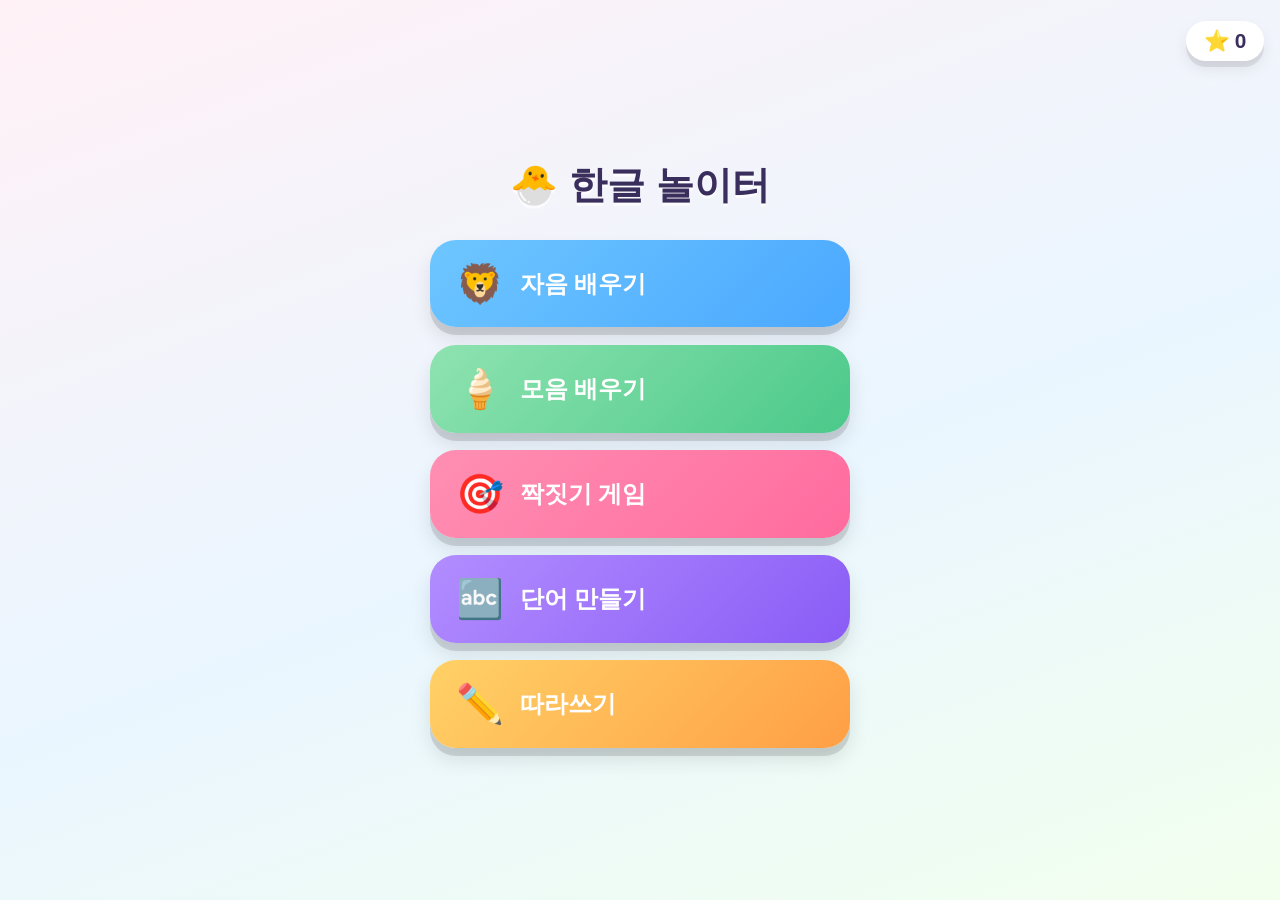
==== commit c90f9317: "Add Hangul tracing practice (자음/모음/글자/단어) Adds a ✏️ 따라쓰기 mode covering all four content levels alrea" ====
--- a/docs/index.html
+++ b/docs/index.html
@@ -85,6 +85,32 @@
   display: flex;
   align-items: center;
   gap: 0.3rem;
+}
+
+.voice-notice {
+  position: fixed;
+  top: 76px;
+  left: 50%;
+  transform: translateX(-50%) translateY(-8px);
+  background: var(--ink);
+  color: white;
+  font-size: 0.85rem;
+  font-weight: 700;
+  line-height: 1.4;
+  padding: 0.7rem 1.1rem;
+  border-radius: 16px;
+  box-shadow: 0 8px 16px rgba(0,0,0,0.18);
+  opacity: 0;
+  pointer-events: none;
+  z-index: 40;
+  max-width: min(320px, 80vw);
+  text-align: center;
+  transition: opacity 0.25s ease, transform 0.25s ease;
+}
+.voice-notice.show {
+  opacity: 1;
+  transform: translateX(-50%) translateY(0);
+  pointer-events: auto;
 }
 
 /* ---------- home screen ---------- */
@@ -341,6 +367,52 @@
   margin-bottom: 1rem;
 }
 
+/* ---------- 따라쓰기 (tracing) screens ---------- */
+.menu-btn.syllable { background: linear-gradient(135deg, #ffd166, #ff9f45); }
+
+.trace-cue {
+  display: flex;
+  align-items: center;
+  gap: 0.5rem;
+  font-weight: 800;
+  margin-bottom: 0.7rem;
+  min-height: 2rem;
+}
+.trace-cue-emoji { font-size: 1.8rem; }
+.trace-cue-text { font-size: 1.4rem; color: var(--ink); }
+.trace-cue-word { font-size: 1.05rem; color: var(--ink); opacity: 0.6; }
+
+.trace-canvas {
+  background: var(--card);
+  border-radius: 32px;
+  box-shadow: 0 10px 0 rgba(0,0,0,0.08), 0 16px 28px rgba(0,0,0,0.1);
+  touch-action: none;
+  cursor: crosshair;
+}
+
+.trace-controls {
+  display: flex;
+  align-items: center;
+  gap: 1rem;
+  margin-top: 1.4rem;
+}
+
+.trace-clear-btn {
+  width: 62px; height: 62px;
+  border-radius: 50%;
+  background: var(--card);
+  font-size: 1.6rem;
+  box-shadow: 0 6px 0 rgba(0,0,0,0.08), 0 8px 16px rgba(0,0,0,0.08);
+}
+.trace-clear-btn:active { transform: translateY(3px); box-shadow: 0 3px 0 rgba(0,0,0,0.08); }
+
+.option-btn.option-wide {
+  width: auto;
+  min-width: 140px;
+  padding: 0 1.2rem;
+  font-size: 2.1rem;
+}
+
 @media (max-width: 380px) {
   .title { font-size: 1.9rem; }
   .menu-btn { font-size: 1.25rem; padding: 1.1rem 1.3rem; }
@@ -358,6 +430,7 @@
 
   <canvas id="confetti-canvas"></canvas>
   <div id="praise-banner" class="praise-banner"></div>
+  <div id="voice-notice" class="voice-notice">🔈 이 기기에는 한국어 음성이 없는 것 같아요. 기기의 '텍스트 음성 변환' 설정에서 한국어 음성을 추가해보세요.</div>
 
   <!-- 홈 화면 -->
   <section id="screen-home" class="screen active">
@@ -375,6 +448,9 @@
       <button id="menu-word" class="menu-btn word">
         <span class="emoji">🔤</span> 단어 만들기
       </button>
+      <button id="menu-trace" class="menu-btn syllable">
+        <span class="emoji">✏️</span> 따라쓰기
+      </button>
     </div>
   </section>
 
@@ -414,6 +490,53 @@
     <div class="word-result" id="word-result"></div>
     <div class="word-step-hint" id="word-step-hint"></div>
     <div class="quiz-options" id="word-options"></div>
+  </section>
+
+  <!-- 따라쓰기 카테고리 선택 화면 -->
+  <section id="screen-trace-menu" class="screen">
+    <h1 class="title">✏️ 따라쓰기</h1>
+    <div class="menu">
+      <button id="trace-menu-consonant" class="menu-btn consonant">
+        <span class="emoji">🦁</span> 자음
+      </button>
+      <button id="trace-menu-vowel" class="menu-btn vowel">
+        <span class="emoji">🍦</span> 모음
+      </button>
+      <button id="trace-menu-syllable" class="menu-btn syllable">
+        <span class="emoji">🈴</span> 글자
+      </button>
+      <button id="trace-menu-word" class="menu-btn word">
+        <span class="emoji">🔤</span> 단어
+      </button>
+    </div>
+  </section>
+
+  <!-- 따라쓰기 연습 화면 (점선 따라쓰기 / 점선 없이 쓰기 공용) -->
+  <section id="screen-trace" class="screen">
+    <div class="deck-label" id="trace-stage-label"></div>
+    <div class="trace-cue">
+      <span class="trace-cue-emoji" id="trace-cue-emoji"></span>
+      <span class="trace-cue-text" id="trace-cue-text"></span>
+      <span class="trace-cue-word" id="trace-cue-word"></span>
+    </div>
+    <canvas id="trace-canvas" class="trace-canvas"></canvas>
+    <div class="trace-controls">
+      <button id="trace-clear-btn" class="trace-clear-btn" aria-label="지우기">🧹</button>
+      <button id="trace-speaker-btn" class="speaker-btn" aria-label="소리 듣기" style="margin-top:0;">🔊</button>
+      <button id="trace-next-btn" class="nav-arrow" aria-label="다음">▶</button>
+    </div>
+    <div class="dots" id="trace-dots"></div>
+  </section>
+
+  <!-- 따라쓰기 퀴즈 화면 -->
+  <section id="screen-trace-quiz" class="screen">
+    <div class="deck-label" id="trace-quiz-label"></div>
+    <div class="quiz-prompt">
+      <div class="quiz-emoji" id="trace-quiz-emoji"></div>
+      <div class="quiz-word" id="trace-quiz-word"></div>
+      <div class="quiz-hint" id="trace-quiz-hint"></div>
+    </div>
+    <div class="quiz-options" id="trace-quiz-options"></div>
   </section>
 
   <script>
@@ -494,6 +617,29 @@
     return String.fromCodePoint(code);
   }
 
+  // ------------------------------------------------------------- 따라쓰기 (레벨 1)
+  // 글자(음절): 가나다라...의 기본 14자, 전부 기본 자음 + 모음 'ㅏ'로만 구성
+  const SYLLABLES = CONSONANTS.map((c) => ({ text: composeSyllable(c.char, "ㅏ") }));
+
+  const TRACE_CATEGORIES = {
+    consonant: {
+      label: "자음",
+      items: CONSONANTS.map((c) => ({ text: c.char, cueWord: c.word, emoji: c.emoji })),
+    },
+    vowel: {
+      label: "모음",
+      items: VOWELS.map((v) => ({ text: v.char, cueWord: v.word, emoji: v.emoji })),
+    },
+    syllable: {
+      label: "글자",
+      items: SYLLABLES.map((s) => ({ text: s.text, cueWord: null, emoji: null })),
+    },
+    word: {
+      label: "단어",
+      items: WORDS_LEVEL1.map((w) => ({ text: w.word, cueWord: null, emoji: w.emoji })),
+    },
+  };
+
   // ------------------------------------------------------------- 상태
   const state = {
     deck: [],
@@ -507,6 +653,13 @@
     wordStep: 0,
     wordLocked: false,
     lastWordIndex: -1,
+    traceCategoryKey: null,
+    traceItems: [],
+    traceIndex: 0,
+    traceStage: "dotted",
+    traceQuizPool: [],
+    traceQuizTarget: null,
+    traceQuizLocked: false,
   };
 
   // ------------------------------------------------------------- 요소
@@ -515,6 +668,9 @@
     learn: document.getElementById("screen-learn"),
     quiz: document.getElementById("screen-quiz"),
     word: document.getElementById("screen-word"),
+    traceMenu: document.getElementById("screen-trace-menu"),
+    trace: document.getElementById("screen-trace"),
+    traceQuiz: document.getElementById("screen-trace-quiz"),
   };
   const homeBtn = document.getElementById("home-btn");
   const starCountEl = document.getElementById("star-count");
@@ -527,11 +683,24 @@
   const quizWord = document.getElementById("quiz-word");
   const quizOptions = document.getElementById("quiz-options");
   const praiseBanner = document.getElementById("praise-banner");
+  const voiceNoticeEl = document.getElementById("voice-notice");
   const wordTargetEmoji = document.getElementById("word-target-emoji");
   const syllableBoxesEl = document.getElementById("syllable-boxes");
   const wordResultEl = document.getElementById("word-result");
   const wordStepHint = document.getElementById("word-step-hint");
   const wordOptions = document.getElementById("word-options");
+  const traceStageLabel = document.getElementById("trace-stage-label");
+  const traceCueEmoji = document.getElementById("trace-cue-emoji");
+  const traceCueText = document.getElementById("trace-cue-text");
+  const traceCueWord = document.getElementById("trace-cue-word");
+  const traceCanvas = document.getElementById("trace-canvas");
+  const traceCtx = traceCanvas.getContext("2d");
+  const traceDotsEl = document.getElementById("trace-dots");
+  const traceQuizLabel = document.getElementById("trace-quiz-label");
+  const traceQuizEmoji = document.getElementById("trace-quiz-emoji");
+  const traceQuizWord = document.getElementById("trace-quiz-word");
+  const traceQuizHint = document.getElementById("trace-quiz-hint");
+  const traceQuizOptions = document.getElementById("trace-quiz-options");
   const canvas = document.getElementById("confetti-canvas");
   const ctx = canvas.getContext("2d");
 
@@ -544,24 +713,80 @@
 
   // ------------------------------------------------------------- 음성
   let voices = [];
+  let resolveVoicesReady;
+  const voicesReady = new Promise((resolve) => {
+    resolveVoicesReady = resolve;
+  });
+
   function loadVoices() {
     voices = window.speechSynthesis ? window.speechSynthesis.getVoices() : [];
+    if (voices.length) resolveVoicesReady();
   }
   if (window.speechSynthesis) {
     loadVoices();
     window.speechSynthesis.onvoiceschanged = loadVoices;
+    // 일부 브라우저는 voiceschanged를 끝내 발생시키지 않으므로, 음성을
+    // 영영 기다리지 않도록 짧은 시간 뒤에는 그냥 진행한다.
+    setTimeout(resolveVoicesReady, 300);
+  } else {
+    resolveVoicesReady();
+  }
+
+  let voiceNoticeShown = false;
+  function maybeShowVoiceNotice() {
+    if (voiceNoticeShown || !voiceNoticeEl) return;
+    voiceNoticeShown = true;
+    const hasKorean = voices.some((v) => v.lang && v.lang.startsWith("ko"));
+    if (!hasKorean) {
+      voiceNoticeEl.classList.add("show");
+      setTimeout(() => voiceNoticeEl.classList.remove("show"), 6000);
+    }
+  }
+  voiceNoticeEl?.addEventListener("click", () => voiceNoticeEl.classList.remove("show"));
+
+  // 크롬 계열 브라우저는 발화가 길어지거나 탭이 잠시 쉬면 speechSynthesis가
+  // 멈춰버리는 알려진 버그가 있어, 말하는 동안 주기적으로 깨워준다.
+  let speechWatchdog = null;
+  function stopSpeechWatchdog() {
+    clearInterval(speechWatchdog);
+    speechWatchdog = null;
   }
 
   function speak(text) {
     if (!window.speechSynthesis) return;
-    window.speechSynthesis.cancel();
-    const utter = new SpeechSynthesisUtterance(text);
-    utter.lang = "ko-KR";
-    const koVoice = voices.find((v) => v.lang && v.lang.startsWith("ko"));
-    if (koVoice) utter.voice = koVoice;
-    utter.rate = 0.85;
-    utter.pitch = 1.15;
-    window.speechSynthesis.speak(utter);
+    voicesReady.then(() => {
+      maybeShowVoiceNotice();
+      window.speechSynthesis.cancel();
+      stopSpeechWatchdog();
+
+      const utter = new SpeechSynthesisUtterance(text);
+      utter.lang = "ko-KR";
+      const koVoice = voices.find((v) => v.lang && v.lang.startsWith("ko"));
+      if (koVoice) {
+        try {
+          utter.voice = koVoice;
+        } catch (e) {
+          /* 음성 객체를 지정하지 못해도 lang 속성만으로 계속 진행 */
+        }
+      }
+      utter.rate = 0.85;
+      utter.pitch = 1.15;
+
+      utter.onstart = () => {
+        speechWatchdog = setInterval(() => {
+          if (!window.speechSynthesis.speaking) {
+            stopSpeechWatchdog();
+            return;
+          }
+          window.speechSynthesis.pause();
+          window.speechSynthesis.resume();
+        }, 4000);
+      };
+      utter.onend = stopSpeechWatchdog;
+      utter.onerror = stopSpeechWatchdog;
+
+      window.speechSynthesis.speak(utter);
+    });
   }
 
   function speakLetter(item) {
@@ -605,6 +830,7 @@
     Object.values(screens).forEach((s) => s.classList.remove("active"));
     screens[name].classList.add("active");
     homeBtn.classList.toggle("hidden", name === "home");
+    stopSpeechWatchdog();
     if (window.speechSynthesis) window.speechSynthesis.cancel();
   }
 
@@ -891,11 +1117,227 @@
     if (state.wordTarget) speak(state.wordTarget.word);
   });
 
+  // ------------------------------------------------------------- 따라쓰기 캔버스
+  const TRACE_SIZE = 280;
+  let traceDrawing = false;
+
+  function setupTraceCanvas() {
+    const dpr = window.devicePixelRatio || 1;
+    traceCanvas.width = TRACE_SIZE * dpr;
+    traceCanvas.height = TRACE_SIZE * dpr;
+    traceCanvas.style.width = TRACE_SIZE + "px";
+    traceCanvas.style.height = TRACE_SIZE + "px";
+    traceCtx.setTransform(dpr, 0, 0, dpr, 0, 0);
+  }
+  setupTraceCanvas();
+
+  function traceFontSize(text) {
+    return text.length === 1 ? TRACE_SIZE * 0.62 : TRACE_SIZE * 0.36;
+  }
+
+  function drawTraceGuide(text) {
+    traceCtx.clearRect(0, 0, TRACE_SIZE, TRACE_SIZE);
+    if (!text) return;
+    traceCtx.save();
+    traceCtx.font = `900 ${traceFontSize(text)}px "Apple SD Gothic Neo", "Noto Sans KR", sans-serif`;
+    traceCtx.textAlign = "center";
+    traceCtx.textBaseline = "middle";
+    traceCtx.lineWidth = 3;
+    traceCtx.setLineDash([10, 12]);
+    traceCtx.strokeStyle = "rgba(58, 46, 92, 0.35)";
+    traceCtx.strokeText(text, TRACE_SIZE / 2, TRACE_SIZE / 2);
+    traceCtx.restore();
+  }
+
+  function clearTraceInk() {
+    const item = state.traceItems[state.traceIndex];
+    drawTraceGuide(state.traceStage === "dotted" && item ? item.text : "");
+  }
+
+  function tracePointerPos(e) {
+    const rect = traceCanvas.getBoundingClientRect();
+    return { x: e.clientX - rect.left, y: e.clientY - rect.top };
+  }
+
+  traceCanvas.addEventListener("pointerdown", (e) => {
+    traceDrawing = true;
+    const p = tracePointerPos(e);
+    traceCtx.beginPath();
+    traceCtx.moveTo(p.x, p.y);
+    try {
+      traceCanvas.setPointerCapture(e.pointerId);
+    } catch (err) {
+      /* 일부 브라우저는 포인터 캡처를 지원하지 않음 */
+    }
+  });
+  traceCanvas.addEventListener("pointermove", (e) => {
+    if (!traceDrawing) return;
+    const p = tracePointerPos(e);
+    traceCtx.lineCap = "round";
+    traceCtx.lineJoin = "round";
+    traceCtx.lineWidth = 16;
+    traceCtx.setLineDash([]);
+    traceCtx.strokeStyle = "#8a5cf6";
+    traceCtx.lineTo(p.x, p.y);
+    traceCtx.stroke();
+  });
+  function stopTraceDrawing() {
+    traceDrawing = false;
+  }
+  traceCanvas.addEventListener("pointerup", stopTraceDrawing);
+  traceCanvas.addEventListener("pointerleave", stopTraceDrawing);
+  traceCanvas.addEventListener("pointercancel", stopTraceDrawing);
+
+  document.getElementById("trace-clear-btn").addEventListener("click", clearTraceInk);
+
+  // ------------------------------------------------------------- 따라쓰기 화면
+  function openTraceMenu() {
+    showScreen("traceMenu");
+  }
+
+  function speakTraceItem(item) {
+    if (item.cueWord) {
+      speak(`${item.text}! ${item.cueWord}`);
+    } else {
+      speak(item.text);
+    }
+  }
+
+  function startTraceCategory(key) {
+    state.traceCategoryKey = key;
+    state.traceItems = TRACE_CATEGORIES[key].items;
+    state.traceIndex = 0;
+    state.traceStage = "dotted";
+    renderTraceItem();
+    showScreen("trace");
+  }
+
+  function renderTraceDots() {
+    traceDotsEl.innerHTML = "";
+    state.traceItems.forEach((_, i) => {
+      const d = document.createElement("span");
+      d.className = "dot" + (i === state.traceIndex ? " active" : "");
+      traceDotsEl.appendChild(d);
+    });
+  }
+
+  function renderTraceItem() {
+    const item = state.traceItems[state.traceIndex];
+    const categoryLabel = TRACE_CATEGORIES[state.traceCategoryKey].label;
+    const stageLabel = state.traceStage === "dotted" ? "점선 따라 쓰기" : "점선 없이 쓰기";
+    traceStageLabel.textContent = `${categoryLabel} · ${stageLabel}`;
+
+    traceCueEmoji.textContent = item.emoji || "";
+    traceCueText.textContent = item.text;
+    traceCueWord.textContent = item.cueWord || "";
+
+    drawTraceGuide(state.traceStage === "dotted" ? item.text : "");
+    renderTraceDots();
+    speakTraceItem(item);
+  }
+
+  function goTraceNext() {
+    if (state.traceIndex < state.traceItems.length - 1) {
+      state.traceIndex += 1;
+      renderTraceItem();
+      return;
+    }
+    if (state.traceStage === "dotted") {
+      state.traceStage = "free";
+      state.traceIndex = 0;
+      renderTraceItem();
+      return;
+    }
+    startTraceQuiz(state.traceCategoryKey);
+  }
+
+  document.getElementById("trace-next-btn").addEventListener("click", goTraceNext);
+  document.getElementById("trace-speaker-btn").addEventListener("click", () => {
+    const item = state.traceItems[state.traceIndex];
+    if (item) speakTraceItem(item);
+  });
+
+  // ------------------------------------------------------------- 따라쓰기 퀴즈
+  const TRACE_QUIZ_HINTS = {
+    consonant: "어떤 글자로 시작할까요?",
+    vowel: "어떤 글자로 시작할까요?",
+    syllable: "방금 들은 글자를 찾아보세요",
+    word: "그림에 맞는 낱말을 찾아보세요",
+  };
+
+  function startTraceQuiz(key) {
+    state.traceCategoryKey = key;
+    state.traceQuizPool = TRACE_CATEGORIES[key].items;
+    traceQuizLabel.textContent = `${TRACE_CATEGORIES[key].label} 퀴즈`;
+    traceQuizHint.textContent = TRACE_QUIZ_HINTS[key];
+    nextTraceQuizQuestion();
+    showScreen("traceQuiz");
+  }
+
+  function pickTraceQuizDistractors(target, count) {
+    const others = state.traceQuizPool.filter((it) => it.text !== target.text);
+    const picked = [];
+    while (picked.length < count && others.length) {
+      const idx = Math.floor(Math.random() * others.length);
+      picked.push(others.splice(idx, 1)[0]);
+    }
+    return picked;
+  }
+
+  function nextTraceQuizQuestion() {
+    state.traceQuizLocked = false;
+    const pool = state.traceQuizPool;
+    const target = pool[Math.floor(Math.random() * pool.length)];
+    state.traceQuizTarget = target;
+
+    traceQuizEmoji.textContent = target.emoji || "🔊";
+    traceQuizWord.textContent = target.cueWord || "";
+
+    const options = [target, ...pickTraceQuizDistractors(target, 2)];
+    for (let i = options.length - 1; i > 0; i--) {
+      const j = Math.floor(Math.random() * (i + 1));
+      [options[i], options[j]] = [options[j], options[i]];
+    }
+
+    traceQuizOptions.innerHTML = "";
+    options.forEach((opt) => {
+      const btn = document.createElement("button");
+      btn.className = "option-btn" + (opt.text.length > 1 ? " option-wide" : "");
+      btn.textContent = opt.text;
+      btn.addEventListener("click", () => handleTraceQuizAnswer(btn, opt));
+      traceQuizOptions.appendChild(btn);
+    });
+
+    speakTraceItem(target);
+  }
+
+  function handleTraceQuizAnswer(btn, opt) {
+    if (state.traceQuizLocked) return;
+    if (opt.text === state.traceQuizTarget.text) {
+      state.traceQuizLocked = true;
+      btn.classList.add("correct");
+      addStars(1);
+      playChime();
+      showPraise();
+      speak(pickPraise());
+      setTimeout(nextTraceQuizQuestion, 1400);
+    } else {
+      btn.classList.add("wrong");
+      speak("다시 해볼까요?");
+      setTimeout(() => btn.classList.remove("wrong"), 400);
+    }
+  }
+
   // ------------------------------------------------------------- 메뉴 버튼
   document.getElementById("menu-consonant").addEventListener("click", () => openLearn("consonant"));
   document.getElementById("menu-vowel").addEventListener("click", () => openLearn("vowel"));
   document.getElementById("menu-quiz").addEventListener("click", openQuiz);
   document.getElementById("menu-word").addEventListener("click", openWordGame);
+  document.getElementById("menu-trace").addEventListener("click", openTraceMenu);
+  document.getElementById("trace-menu-consonant").addEventListener("click", () => startTraceCategory("consonant"));
+  document.getElementById("trace-menu-vowel").addEventListener("click", () => startTraceCategory("vowel"));
+  document.getElementById("trace-menu-syllable").addEventListener("click", () => startTraceCategory("syllable"));
+  document.getElementById("trace-menu-word").addEventListener("click", () => startTraceCategory("word"));
 
   showScreen("home");
 })();
